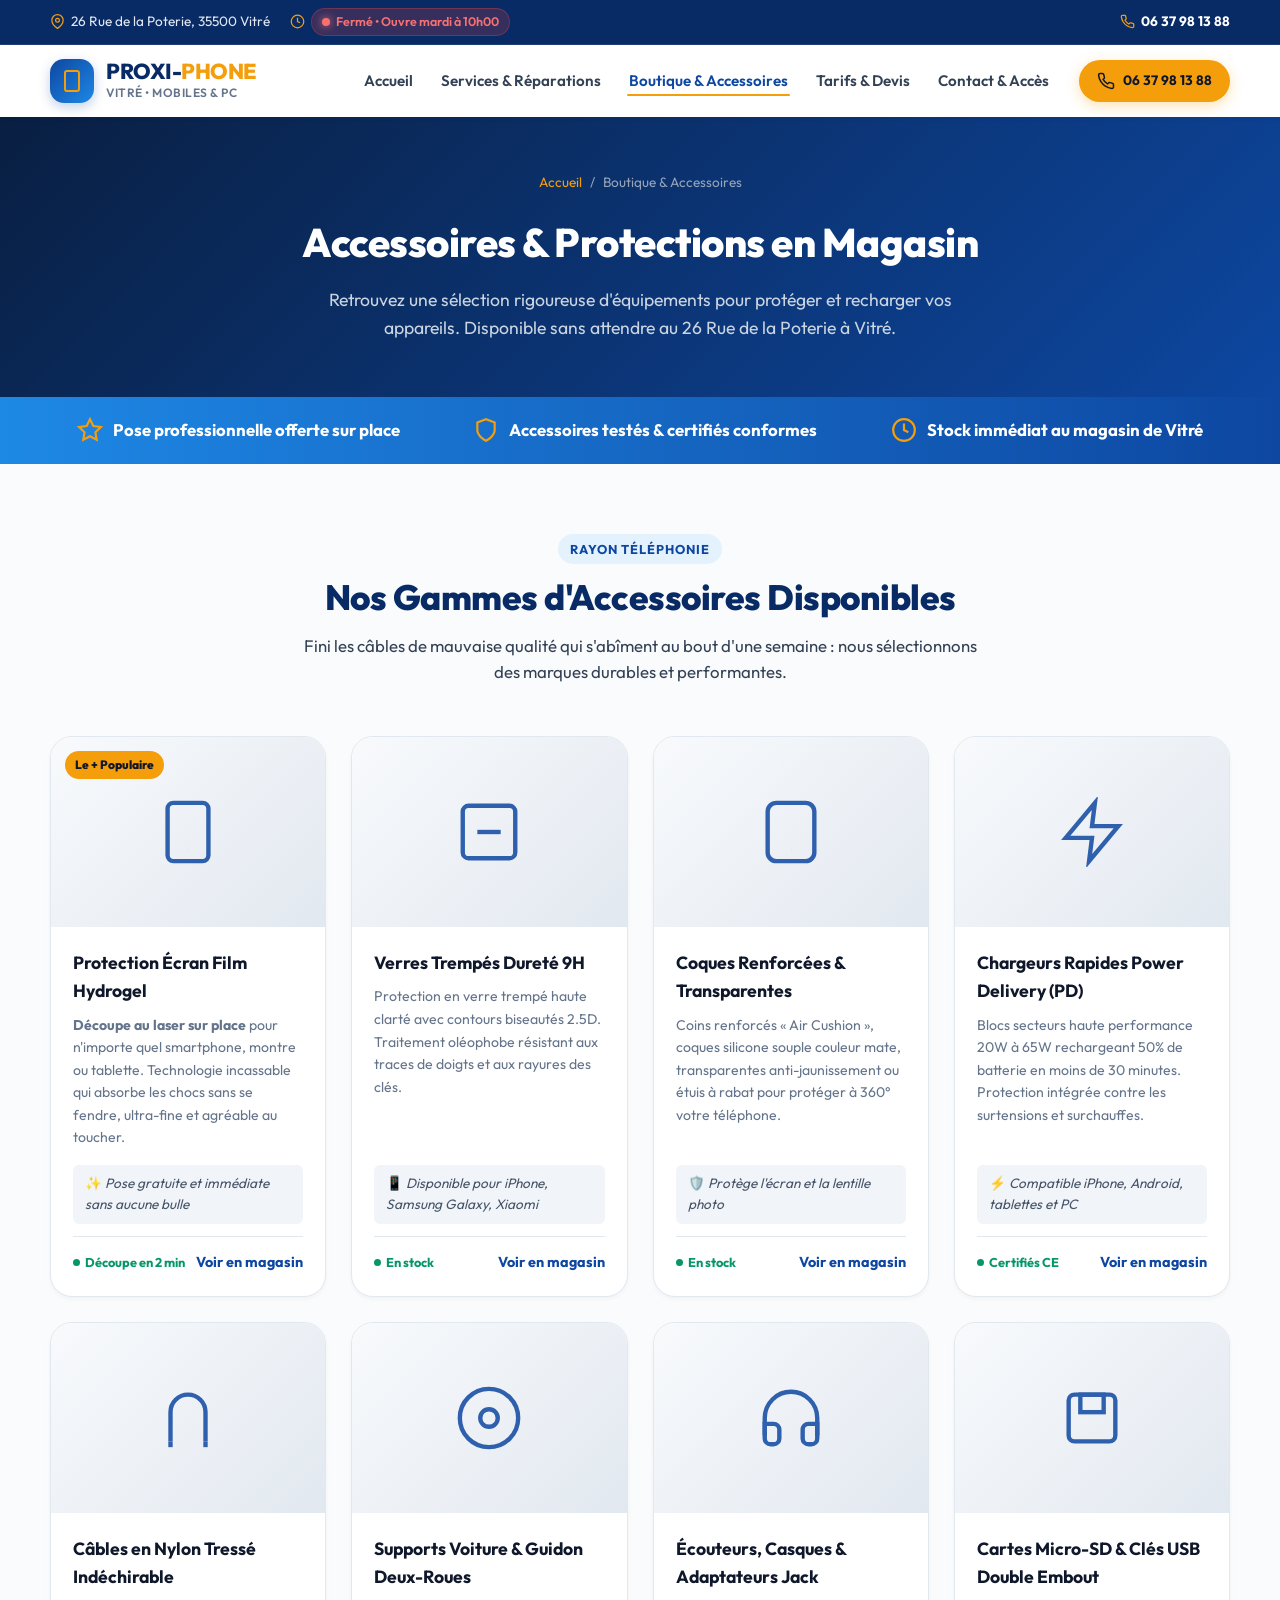
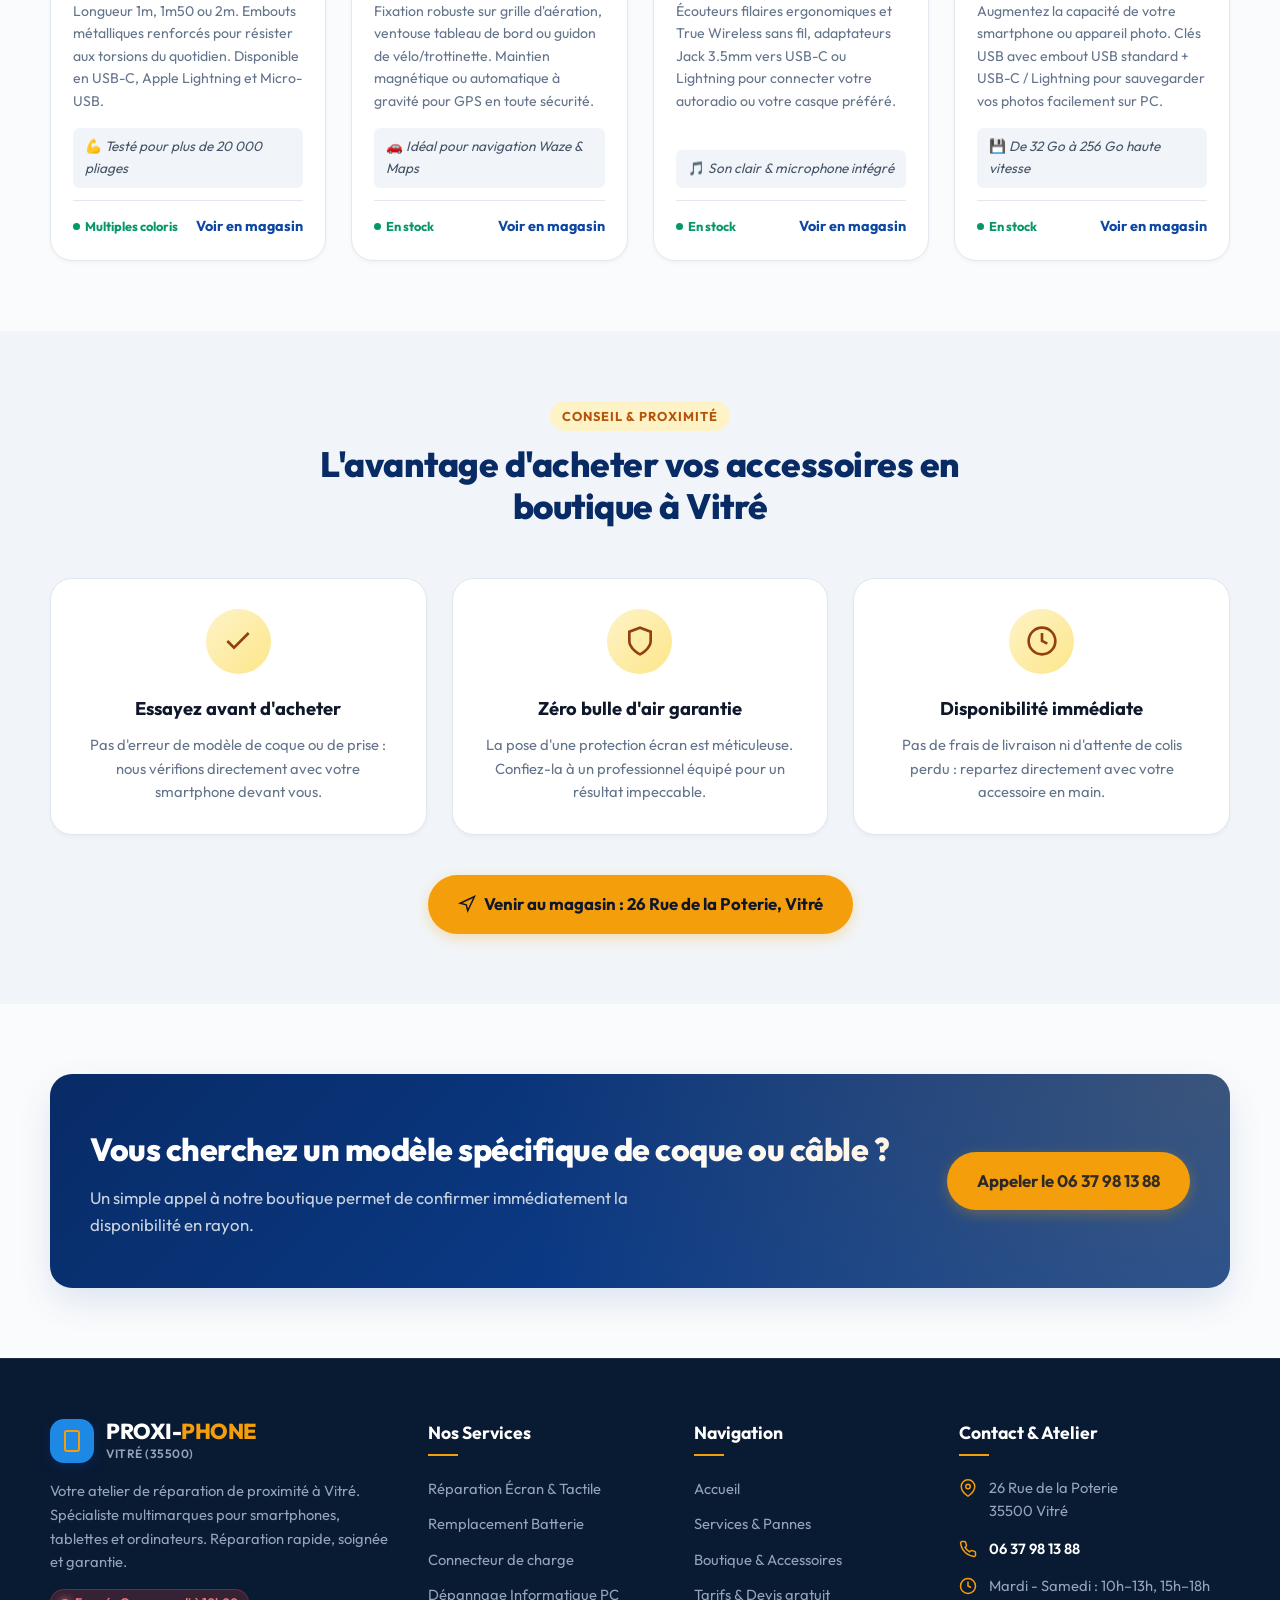
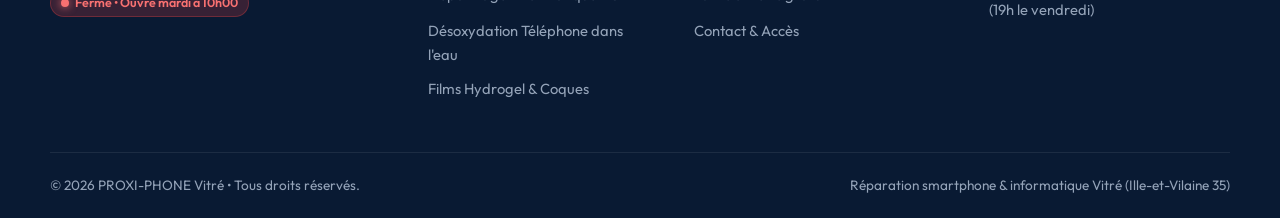
==== accessoires.html @ 9337db9a "Add files via upload" ====
<!DOCTYPE html>
<html lang="fr">
<head>
  <meta charset="UTF-8">
  <meta name="viewport" content="width=device-width, initial-scale=1.0">
  <title>Boutique d'Accessoires & Protections Smartphone | PROXI-PHONE Vitré</title>
  <meta name="description" content="Découvrez notre boutique d'accessoires téléphone à Vitré : films hydrogel découpés sur-mesure avec pose offerte, coques antichocs, chargeurs rapides et câbles renforcés au 26 Rue de la Poterie.">
  <meta name="keywords" content="accessoires téléphone vitré, film hydrogel vitré pose sur place, coque iphone vitré, chargeur rapide usb-c vitré 35500, proxi phone accessoires">

  <link rel="preconnect" href="https://fonts.googleapis.com">
  <link rel="preconnect" href="https://fonts.gstatic.com" crossorigin>
  <link href="https://fonts.googleapis.com/css2?family=Outfit:wght@400;500;600;700;800;900&display=swap" rel="stylesheet">

  <link rel="stylesheet" href="assets/css/style.css">
</head>
<body>

  <!-- Top bar infos & statut dynamique -->
  <div class="topbar">
    <div class="container">
      <div class="topbar-info">
        <div class="topbar-item">
          <svg viewBox="0 0 24 24" fill="none" stroke="currentColor" stroke-width="2"><path d="M21 10c0 7-9 13-9 13s-9-6-9-13a9 9 0 0 1 18 0z"></path><circle cx="12" cy="10" r="3"></circle></svg>
          <span>26 Rue de la Poterie, 35500 Vitré</span>
        </div>
        <div class="topbar-item">
          <svg viewBox="0 0 24 24" fill="none" stroke="currentColor" stroke-width="2"><circle cx="12" cy="12" r="10"></circle><polyline points="12 6 12 12 16 14"></polyline></svg>
          <span class="status-badge closed"><span class="status-dot"></span><span>Calcul en cours...</span></span>
        </div>
      </div>
      <div class="topbar-info">
        <div class="topbar-item">
          <svg viewBox="0 0 24 24" fill="none" stroke="currentColor" stroke-width="2"><path d="M22 16.92v3a2 2 0 0 1-2.18 2 19.79 19.79 0 0 1-8.63-3.07 19.5 19.5 0 0 1-6-6 19.79 19.79 0 0 1-3.07-8.67A2 2 0 0 1 4.11 2h3a2 2 0 0 1 2 1.72 12.84 12.84 0 0 0 .7 2.81 2 2 0 0 1-.45 2.11L8.09 9.91a16 16 0 0 0 6 6l1.27-1.27a2 2 0 0 1 2.11-.45 12.84 12.84 0 0 0 2.81.7A2 2 0 0 1 22 16.92z"></path></svg>
          <a href="tel:0637981388" style="font-weight:700; color:#fff;">06 37 98 13 88</a>
        </div>
      </div>
    </div>
  </div>

  <!-- Header -->
  <header class="site-header">
    <div class="container">
      <div class="header-inner">
        <a href="index.html" class="logo">
          <div class="logo-icon">
            <svg viewBox="0 0 24 24" fill="none" stroke="currentColor" stroke-width="2"><rect x="5" y="2" width="14" height="20" rx="2" ry="2"></rect><line x1="12" y1="18" x2="12.01" y2="18"></line></svg>
          </div>
          <div class="logo-text">
            <span class="logo-brand">PROXI-<span>PHONE</span></span>
            <span class="logo-sub">Vitré • Mobiles & PC</span>
          </div>
        </a>

        <nav class="main-nav">
          <ul class="nav-links">
            <li><a href="index.html" class="nav-link">Accueil</a></li>
            <li><a href="services.html" class="nav-link">Services & Réparations</a></li>
            <li><a href="accessoires.html" class="nav-link active">Boutique & Accessoires</a></li>
            <li><a href="devis.html" class="nav-link">Tarifs & Devis</a></li>
            <li><a href="contact.html" class="nav-link">Contact & Accès</a></li>
          </ul>

          <div class="header-cta-group">
            <a href="tel:0637981388" class="btn btn-accent btn-sm">
              <svg viewBox="0 0 24 24" fill="none" stroke="currentColor" stroke-width="2"><path d="M22 16.92v3a2 2 0 0 1-2.18 2 19.79 19.79 0 0 1-8.63-3.07 19.5 19.5 0 0 1-6-6 19.79 19.79 0 0 1-3.07-8.67A2 2 0 0 1 4.11 2h3a2 2 0 0 1 2 1.72 12.84 12.84 0 0 0 .7 2.81 2 2 0 0 1-.45 2.11L8.09 9.91a16 16 0 0 0 6 6l1.27-1.27a2 2 0 0 1 2.11-.45 12.84 12.84 0 0 0 2.81.7A2 2 0 0 1 22 16.92z"></path></svg>
              <span>06 37 98 13 88</span>
            </a>
            <button class="menu-toggle" aria-label="Menu principal">
              <svg width="24" height="24" viewBox="0 0 24 24" fill="none" stroke="currentColor" stroke-width="2"><line x1="3" y1="12" x2="21" y2="12"></line><line x1="3" y1="6" x2="21" y2="6"></line><line x1="3" y1="18" x2="21" y2="18"></line></svg>
            </button>
          </div>
        </nav>
      </div>
    </div>
  </header>

  <!-- PAGE HERO -->
  <section class="page-hero">
    <div class="container">
      <div class="breadcrumbs">
        <a href="index.html">Accueil</a>
        <span>/</span>
        <span>Boutique & Accessoires</span>
      </div>
      <h1>Accessoires & Protections en Magasin</h1>
      <p>Retrouvez une sélection rigoureuse d'équipements pour protéger et recharger vos appareils. Disponible sans attendre au 26 Rue de la Poterie à Vitré.</p>
    </div>
  </section>

  <!-- BANDEAU SERVICE : POSE OFFERTE -->
  <section style="background:linear-gradient(90deg, #1e88e5, #0d47a1); color:#fff; padding:20px 0;">
    <div class="container">
      <div style="display:flex; justify-content:space-around; align-items:center; flex-wrap:wrap; gap:20px; text-align:center;">
        <div style="display:flex; align-items:center; gap:10px;">
          <svg width="26" height="26" viewBox="0 0 24 24" fill="none" stroke="#f59e0b" stroke-width="2"><polygon points="12 2 15.09 8.26 22 9.27 17 14.14 18.18 21.02 12 17.77 5.82 21.02 7 14.14 2 9.27 8.91 8.26 12 2"></polygon></svg>
          <strong style="font-size:1.05rem;">Pose professionnelle offerte sur place</strong>
        </div>
        <div style="display:flex; align-items:center; gap:10px;">
          <svg width="26" height="26" viewBox="0 0 24 24" fill="none" stroke="#f59e0b" stroke-width="2"><path d="M12 22s8-4 8-10V5l-8-3-8 3v7c0 6 8 10 8 10z"></path></svg>
          <strong style="font-size:1.05rem;">Accessoires testés & certifiés conformes</strong>
        </div>
        <div style="display:flex; align-items:center; gap:10px;">
          <svg width="26" height="26" viewBox="0 0 24 24" fill="none" stroke="#f59e0b" stroke-width="2"><circle cx="12" cy="12" r="10"></circle><polyline points="12 6 12 12 16 14"></polyline></svg>
          <strong style="font-size:1.05rem;">Stock immédiat au magasin de Vitré</strong>
        </div>
      </div>
    </div>
  </section>

  <!-- SECTION PRODUITS EN RAYON -->
  <section class="section">
    <div class="container">
      <div class="section-header">
        <span class="section-tag">Rayon Téléphonie</span>
        <h2 class="section-title">Nos Gammes d'Accessoires Disponibles</h2>
        <p class="section-desc">Fini les câbles de mauvaise qualité qui s'abîment au bout d'une semaine : nous sélectionnons des marques durables et performantes.</p>
      </div>

      <div class="shop-preview-grid">
        <!-- 1. Film Hydrogel -->
        <div class="product-item">
          <div class="product-image-container">
            <span class="product-badge-flag">Le + Populaire</span>
            <svg viewBox="0 0 24 24" fill="none" stroke="currentColor" stroke-width="1.5"><rect x="5" y="2" width="14" height="20" rx="2" ry="2"></rect><line x1="12" y1="18" x2="12.01" y2="18"></line></svg>
          </div>
          <div class="product-details">
            <h4>Protection Écran Film Hydrogel</h4>
            <p><strong>Découpe au laser sur place</strong> pour n'importe quel smartphone, montre ou tablette. Technologie incassable qui absorbe les chocs sans se fendre, ultra-fine et agréable au toucher.</p>
            <div style="font-size:0.85rem; color:#475569; margin-bottom:12px; background:#f1f5f9; padding:8px 12px; border-radius:6px;">
              ✨ <em>Pose gratuite et immédiate sans aucune bulle</em>
            </div>
            <div class="product-footer">
              <span class="product-availability">Découpe en 2 min</span>
              <a href="contact.html" class="issue-card-btn">Voir en magasin</a>
            </div>
          </div>
        </div>

        <!-- 2. Verres Trempés 9H -->
        <div class="product-item">
          <div class="product-image-container">
            <svg viewBox="0 0 24 24" fill="none" stroke="currentColor" stroke-width="1.5"><rect x="3" y="3" width="18" height="18" rx="2" ry="2"></rect><line x1="8" y1="12" x2="16" y2="12"></line></svg>
          </div>
          <div class="product-details">
            <h4>Verres Trempés Dureté 9H</h4>
            <p>Protection en verre trempé haute clarté avec contours biseautés 2.5D. Traitement oléophobe résistant aux traces de doigts et aux rayures des clés.</p>
            <div style="font-size:0.85rem; color:#475569; margin-bottom:12px; background:#f1f5f9; padding:8px 12px; border-radius:6px;">
              📱 <em>Disponible pour iPhone, Samsung Galaxy, Xiaomi</em>
            </div>
            <div class="product-footer">
              <span class="product-availability">En stock</span>
              <a href="contact.html" class="issue-card-btn">Voir en magasin</a>
            </div>
          </div>
        </div>

        <!-- 3. Coques Antichocs -->
        <div class="product-item">
          <div class="product-image-container">
            <svg viewBox="0 0 24 24" fill="none" stroke="currentColor" stroke-width="1.5"><rect x="4" y="2" width="16" height="20" rx="3" ry="3"></rect><path d="M12 18h.01"></path></svg>
          </div>
          <div class="product-details">
            <h4>Coques Renforcées & Transparentes</h4>
            <p>Coins renforcés « Air Cushion », coques silicone souple couleur mate, transparentes anti-jaunissement ou étuis à rabat pour protéger à 360° votre téléphone.</p>
            <div style="font-size:0.85rem; color:#475569; margin-bottom:12px; background:#f1f5f9; padding:8px 12px; border-radius:6px;">
              🛡️ <em>Protège l'écran et la lentille photo</em>
            </div>
            <div class="product-footer">
              <span class="product-availability">En stock</span>
              <a href="contact.html" class="issue-card-btn">Voir en magasin</a>
            </div>
          </div>
        </div>

        <!-- 4. Chargeurs Secteurs GaN -->
        <div class="product-item">
          <div class="product-image-container">
            <svg viewBox="0 0 24 24" fill="none" stroke="currentColor" stroke-width="1.5"><polygon points="13 2 3 14 12 14 11 22 21 10 12 10 13 2"></polygon></svg>
          </div>
          <div class="product-details">
            <h4>Chargeurs Rapides Power Delivery (PD)</h4>
            <p>Blocs secteurs haute performance 20W à 65W rechargeant 50% de batterie en moins de 30 minutes. Protection intégrée contre les surtensions et surchauffes.</p>
            <div style="font-size:0.85rem; color:#475569; margin-bottom:12px; background:#f1f5f9; padding:8px 12px; border-radius:6px;">
              ⚡ <em>Compatible iPhone, Android, tablettes et PC</em>
            </div>
            <div class="product-footer">
              <span class="product-availability">Certifiés CE</span>
              <a href="contact.html" class="issue-card-btn">Voir en magasin</a>
            </div>
          </div>
        </div>

        <!-- 5. Câbles tressés renforcés -->
        <div class="product-item">
          <div class="product-image-container">
            <svg viewBox="0 0 24 24" fill="none" stroke="currentColor" stroke-width="1.5"><path d="M18 20V10a6 6 0 0 0-12 0v10"></path><line x1="6" y1="20" x2="6" y2="22"></line><line x1="18" y1="20" x2="18" y2="22"></line></svg>
          </div>
          <div class="product-details">
            <h4>Câbles en Nylon Tressé Indéchirable</h4>
            <p>Longueur 1m, 1m50 ou 2m. Embouts métalliques renforcés pour résister aux torsions du quotidien. Disponible en USB-C, Apple Lightning et Micro-USB.</p>
            <div style="font-size:0.85rem; color:#475569; margin-bottom:12px; background:#f1f5f9; padding:8px 12px; border-radius:6px;">
              💪 <em>Testé pour plus de 20 000 pliages</em>
            </div>
            <div class="product-footer">
              <span class="product-availability">Multiples coloris</span>
              <a href="contact.html" class="issue-card-btn">Voir en magasin</a>
            </div>
          </div>
        </div>

        <!-- 6. Supports Voiture & Vélo -->
        <div class="product-item">
          <div class="product-image-container">
            <svg viewBox="0 0 24 24" fill="none" stroke="currentColor" stroke-width="1.5"><circle cx="12" cy="12" r="10"></circle><circle cx="12" cy="12" r="3"></circle></svg>
          </div>
          <div class="product-details">
            <h4>Supports Voiture & Guidon Deux-Roues</h4>
            <p>Fixation robuste sur grille d'aération, ventouse tableau de bord ou guidon de vélo/trottinette. Maintien magnétique ou automatique à gravité pour GPS en toute sécurité.</p>
            <div style="font-size:0.85rem; color:#475569; margin-bottom:12px; background:#f1f5f9; padding:8px 12px; border-radius:6px;">
              🚗 <em>Idéal pour navigation Waze & Maps</em>
            </div>
            <div class="product-footer">
              <span class="product-availability">En stock</span>
              <a href="contact.html" class="issue-card-btn">Voir en magasin</a>
            </div>
          </div>
        </div>

        <!-- 7. Audio & Adaptateurs -->
        <div class="product-item">
          <div class="product-image-container">
            <svg viewBox="0 0 24 24" fill="none" stroke="currentColor" stroke-width="1.5"><path d="M3 18v-6a9 9 0 0 1 18 0v6"></path><path d="M21 19a2 2 0 0 1-2 2h-1a2 2 0 0 1-2-2v-3a2 2 0 0 1 2-2h3zM3 19a2 2 0 0 0 2 2h1a2 2 0 0 0 2-2v-3a2 2 0 0 0-2-2H3z"></path></svg>
          </div>
          <div class="product-details">
            <h4>Écouteurs, Casques & Adaptateurs Jack</h4>
            <p>Écouteurs filaires ergonomiques et True Wireless sans fil, adaptateurs Jack 3.5mm vers USB-C ou Lightning pour connecter votre autoradio ou votre casque préféré.</p>
            <div style="font-size:0.85rem; color:#475569; margin-bottom:12px; background:#f1f5f9; padding:8px 12px; border-radius:6px;">
              🎵 <em>Son clair & microphone intégré</em>
            </div>
            <div class="product-footer">
              <span class="product-availability">En stock</span>
              <a href="contact.html" class="issue-card-btn">Voir en magasin</a>
            </div>
          </div>
        </div>

        <!-- 8. Stockage & Cartes Mémoire -->
        <div class="product-item">
          <div class="product-image-container">
            <svg viewBox="0 0 24 24" fill="none" stroke="currentColor" stroke-width="1.5"><rect x="4" y="4" width="16" height="16" rx="2" ry="2"></rect><rect x="8" y="4" width="8" height="6"></rect></svg>
          </div>
          <div class="product-details">
            <h4>Cartes Micro-SD & Clés USB Double Embout</h4>
            <p>Augmentez la capacité de votre smartphone ou appareil photo. Clés USB avec embout USB standard + USB-C / Lightning pour sauvegarder vos photos facilement sur PC.</p>
            <div style="font-size:0.85rem; color:#475569; margin-bottom:12px; background:#f1f5f9; padding:8px 12px; border-radius:6px;">
              💾 <em>De 32 Go à 256 Go haute vitesse</em>
            </div>
            <div class="product-footer">
              <span class="product-availability">En stock</span>
              <a href="contact.html" class="issue-card-btn">Voir en magasin</a>
            </div>
          </div>
        </div>
      </div>
    </div>
  </section>

  <!-- POURQUOI ACHETER VOS ACCESSOIRES CHEZ PROXI-PHONE -->
  <section class="section section-bg-light">
    <div class="container">
      <div class="section-header">
        <span class="section-tag tag-accent">Conseil & Proximité</span>
        <h2 class="section-title">L'avantage d'acheter vos accessoires en boutique à Vitré</h2>
      </div>

      <div class="why-us-grid">
        <div class="feature-box">
          <div class="feature-box-icon">
            <svg viewBox="0 0 24 24" fill="none" stroke="currentColor" stroke-width="2"><polyline points="20 6 9 17 4 12"></polyline></svg>
          </div>
          <h3>Essayez avant d'acheter</h3>
          <p>Pas d'erreur de modèle de coque ou de prise : nous vérifions directement avec votre smartphone devant vous.</p>
        </div>

        <div class="feature-box">
          <div class="feature-box-icon">
            <svg viewBox="0 0 24 24" fill="none" stroke="currentColor" stroke-width="2"><path d="M12 22s8-4 8-10V5l-8-3-8 3v7c0 6 8 10 8 10z"></path></svg>
          </div>
          <h3>Zéro bulle d'air garantie</h3>
          <p>La pose d'une protection écran est méticuleuse. Confiez-la à un professionnel équipé pour un résultat impeccable.</p>
        </div>

        <div class="feature-box">
          <div class="feature-box-icon">
            <svg viewBox="0 0 24 24" fill="none" stroke="currentColor" stroke-width="2"><circle cx="12" cy="12" r="10"></circle><polyline points="12 6 12 12 16 14"></polyline></svg>
          </div>
          <h3>Disponibilité immédiate</h3>
          <p>Pas de frais de livraison ni d'attente de colis perdu : repartez directement avec votre accessoire en main.</p>
        </div>
      </div>

      <div style="text-align:center; margin-top:40px;">
        <a href="https://maps.google.com/?q=26+Rue+de+la+Poterie+35500+Vitr%C3%A9" target="_blank" rel="noopener" class="btn btn-accent btn-lg">
          <svg viewBox="0 0 24 24" fill="none" stroke="currentColor" stroke-width="2"><polygon points="3 11 22 2 13 21 11 13 3 11"></polygon></svg>
          Venir au magasin : 26 Rue de la Poterie, Vitré
        </a>
      </div>
    </div>
  </section>

  <!-- BANNIÈRE CTA -->
  <section class="section">
    <div class="container">
      <div class="cta-banner">
        <div class="cta-content">
          <h2>Vous cherchez un modèle spécifique de coque ou câble ?</h2>
          <p>Un simple appel à notre boutique permet de confirmer immédiatement la disponibilité en rayon.</p>
        </div>
        <div class="cta-actions">
          <a href="tel:0637981388" class="btn btn-accent btn-lg">
            Appeler le 06 37 98 13 88
          </a>
        </div>
      </div>
    </div>
  </section>

  <!-- FOOTER -->
  <footer class="site-footer">
    <div class="container">
      <div class="footer-grid">
        <div class="footer-col">
          <a href="index.html" class="logo" style="margin-bottom:16px;">
            <div class="logo-icon" style="background:#1e88e5;">
              <svg viewBox="0 0 24 24" fill="none" stroke="currentColor" stroke-width="2"><rect x="5" y="2" width="14" height="20" rx="2" ry="2"></rect><line x1="12" y1="18" x2="12.01" y2="18"></line></svg>
            </div>
            <div class="logo-text">
              <span class="logo-brand" style="color:#fff;">PROXI-<span>PHONE</span></span>
              <span class="logo-sub" style="color:#94a3b8;">Vitré (35500)</span>
            </div>
          </a>
          <p>
            Votre atelier de réparation de proximité à Vitré. Spécialiste multimarques pour smartphones, tablettes et ordinateurs. Réparation rapide, soignée et garantie.
          </p>
          <div class="status-badge closed"><span class="status-dot"></span><span>Statut en direct</span></div>
        </div>

        <div class="footer-col">
          <h4>Nos Services</h4>
          <ul class="footer-links">
            <li><a href="services.html">Réparation Écran & Tactile</a></li>
            <li><a href="services.html">Remplacement Batterie</a></li>
            <li><a href="services.html">Connecteur de charge</a></li>
            <li><a href="services.html">Dépannage Informatique PC</a></li>
            <li><a href="services.html">Désoxydation Téléphone dans l'eau</a></li>
            <li><a href="accessoires.html">Films Hydrogel & Coques</a></li>
          </ul>
        </div>

        <div class="footer-col">
          <h4>Navigation</h4>
          <ul class="footer-links">
            <li><a href="index.html">Accueil</a></li>
            <li><a href="services.html">Services & Pannes</a></li>
            <li><a href="accessoires.html">Boutique & Accessoires</a></li>
            <li><a href="devis.html">Tarifs & Devis gratuit</a></li>
            <li><a href="contact.html">Contact & Accès</a></li>
          </ul>
        </div>

        <div class="footer-col">
          <h4>Contact & Atelier</h4>
          <div class="footer-contact-item">
            <svg viewBox="0 0 24 24" fill="none" stroke="currentColor" stroke-width="2"><path d="M21 10c0 7-9 13-9 13s-9-6-9-13a9 9 0 0 1 18 0z"></path><circle cx="12" cy="10" r="3"></circle></svg>
            <span>26 Rue de la Poterie<br>35500 Vitré</span>
          </div>
          <div class="footer-contact-item">
            <svg viewBox="0 0 24 24" fill="none" stroke="currentColor" stroke-width="2"><path d="M22 16.92v3a2 2 0 0 1-2.18 2 19.79 19.79 0 0 1-8.63-3.07 19.5 19.5 0 0 1-6-6 19.79 19.79 0 0 1-3.07-8.67A2 2 0 0 1 4.11 2h3a2 2 0 0 1 2 1.72 12.84 12.84 0 0 0 .7 2.81 2 2 0 0 1-.45 2.11L8.09 9.91a16 16 0 0 0 6 6l1.27-1.27a2 2 0 0 1 2.11-.45 12.84 12.84 0 0 0 2.81.7A2 2 0 0 1 22 16.92z"></path></svg>
            <a href="tel:0637981388">06 37 98 13 88</a>
          </div>
          <div class="footer-contact-item">
            <svg viewBox="0 0 24 24" fill="none" stroke="currentColor" stroke-width="2"><circle cx="12" cy="12" r="10"></circle><polyline points="12 6 12 12 16 14"></polyline></svg>
            <span>Mardi - Samedi : 10h–13h, 15h–18h (19h le vendredi)</span>
          </div>
        </div>
      </div>

      <div class="footer-bottom">
        <div>
          &copy; 2026 PROXI-PHONE Vitré • Tous droits réservés.
        </div>
        <div class="footer-bottom-links">
          <span>Réparation smartphone & informatique Vitré (Ille-et-Vilaine 35)</span>
        </div>
      </div>
    </div>
  </footer>

  <button class="scroll-top-btn" aria-label="Remonter en haut de page">
    <svg width="22" height="22" viewBox="0 0 24 24" fill="none" stroke="currentColor" stroke-width="2.5"><polyline points="18 15 12 9 6 15"></polyline></svg>
  </button>

  <div class="mobile-sticky-bar">
    <div class="mobile-sticky-inner">
      <a href="tel:0637981388" class="btn btn-accent btn-sm">
        <svg viewBox="0 0 24 24" fill="none" stroke="currentColor" stroke-width="2"><path d="M22 16.92v3a2 2 0 0 1-2.18 2 19.79 19.79 0 0 1-8.63-3.07 19.5 19.5 0 0 1-6-6 19.79 19.79 0 0 1-3.07-8.67A2 2 0 0 1 4.11 2h3a2 2 0 0 1 2 1.72 12.84 12.84 0 0 0 .7 2.81 2 2 0 0 1-.45 2.11L8.09 9.91a16 16 0 0 0 6 6l1.27-1.27a2 2 0 0 1 2.11-.45 12.84 12.84 0 0 0 2.81.7A2 2 0 0 1 22 16.92z"></path></svg>
        Appeler l'atelier
      </a>
      <a href="https://maps.google.com/?q=26+Rue+de+la+Poterie+35500+Vitr%C3%A9" target="_blank" rel="noopener" class="btn btn-primary btn-sm">
        <svg viewBox="0 0 24 24" fill="none" stroke="currentColor" stroke-width="2"><polygon points="3 11 22 2 13 21 11 13 3 11"></polygon></svg>
        Itinéraire
      </a>
    </div>
  </div>

  <script src="assets/js/main.js"></script>
</body>
</html>
---- assets/css/style.css ----
/* ==========================================================================
   PROXI-PHONE - Vitré | Feuille de style principale
   Couleurs : Bleu Professionnel & Jaune/Ambre Chaleureux
   ========================================================================== */

:root {
  /* Palette de couleurs */
  --primary: #0d47a1;         /* Bleu royal profond */
  --primary-dark: #082b66;    /* Bleu nuit */
  --primary-light: #1e88e5;   /* Bleu dynamique */
  --primary-soft: #e3f2fd;    /* Bleu très clair pour fonds */
  
  --accent: #f59e0b;          /* Jaune ambré chaleureux */
  --accent-hover: #d97706;    /* Ambre foncé */
  --accent-light: #fef3c7;    /* Jaune doux pour badges */

  --success: #10b981;
  --danger: #ef4444;
  
  --dark: #0f172a;            /* Anthracite moderne pour textes */
  --dark-light: #334155;      /* Gris foncé pour sous-titres */
  --gray: #64748b;            /* Gris neutre */
  --gray-light: #f1f5f9;      /* Gris très clair pour sections alternées */
  --border: #e2e8f0;          /* Gris bordure */
  --white: #ffffff;

  /* Typographie */
  --font-main: 'Outfit', 'Inter', -apple-system, BlinkMacSystemFont, "Segoe UI", Roboto, sans-serif;

  /* Ombres & Rayons */
  --radius-sm: 8px;
  --radius-md: 14px;
  --radius-lg: 22px;
  --radius-full: 9999px;

  --shadow-sm: 0 2px 4px rgba(0, 0, 0, 0.04);
  --shadow-md: 0 6px 18px rgba(13, 71, 161, 0.08);
  --shadow-lg: 0 14px 34px rgba(13, 71, 161, 0.12);
  --shadow-hover: 0 18px 40px rgba(13, 71, 161, 0.16);

  --transition: all 0.3s cubic-bezier(0.16, 1, 0.3, 1);
}

/* Reset & Base */
*, *::before, *::after {
  box-sizing: border-box;
  margin: 0;
  padding: 0;
}

html {
  scroll-behavior: smooth;
  font-size: 16px;
}

body {
  font-family: var(--font-main);
  color: var(--dark);
  background-color: #fafbfc;
  line-height: 1.6;
  overflow-x: hidden;
  display: flex;
  flex-direction: column;
  min-height: 100vh;
}

img {
  max-width: 100%;
  height: auto;
  display: block;
}

a {
  color: inherit;
  text-decoration: none;
  transition: var(--transition);
}

ul {
  list-style: none;
}

button, input, select, textarea {
  font-family: inherit;
}

.container {
  width: 100%;
  max-width: 1220px;
  margin: 0 auto;
  padding: 0 20px;
}

/* ==========================================================================
   TOP BAR D'INFORMATIONS
   ========================================================================== */
.topbar {
  background-color: var(--primary-dark);
  color: #e2e8f0;
  font-size: 0.85rem;
  padding: 8px 0;
  border-bottom: 1px solid rgba(255, 255, 255, 0.1);
}

.topbar .container {
  display: flex;
  justify-content: space-between;
  align-items: center;
  flex-wrap: wrap;
  gap: 10px;
}

.topbar-info {
  display: flex;
  align-items: center;
  gap: 20px;
  flex-wrap: wrap;
}

.topbar-item {
  display: flex;
  align-items: center;
  gap: 6px;
}

.topbar-item svg {
  width: 15px;
  height: 15px;
  color: var(--accent);
}

.status-badge {
  display: inline-flex;
  align-items: center;
  gap: 6px;
  padding: 3px 10px;
  border-radius: var(--radius-full);
  font-weight: 600;
  font-size: 0.78rem;
}

.status-badge.open {
  background: rgba(16, 185, 129, 0.2);
  color: #34d399;
  border: 1px solid rgba(16, 185, 129, 0.3);
}

.status-badge.closed {
  background: rgba(239, 68, 68, 0.2);
  color: #f87171;
  border: 1px solid rgba(239, 68, 68, 0.3);
}

.status-dot {
  width: 8px;
  height: 8px;
  border-radius: 50%;
  background-color: currentColor;
  box-shadow: 0 0 8px currentColor;
  animation: pulse-dot 2s infinite;
}

@keyframes pulse-dot {
  0%, 100% { opacity: 1; transform: scale(1); }
  50% { opacity: 0.5; transform: scale(0.85); }
}

/* ==========================================================================
   HEADER & NAVIGATION
   ========================================================================== */
.site-header {
  background-color: var(--white);
  box-shadow: var(--shadow-sm);
  position: sticky;
  top: 0;
  z-index: 100;
  transition: var(--transition);
}

.header-inner {
  display: flex;
  justify-content: space-between;
  align-items: center;
  padding: 14px 0;
}

.logo {
  display: flex;
  align-items: center;
  gap: 12px;
}

.logo-icon {
  width: 44px;
  height: 44px;
  background: linear-gradient(135deg, var(--primary), var(--primary-light));
  color: var(--white);
  border-radius: var(--radius-md);
  display: flex;
  align-items: center;
  justify-content: center;
  box-shadow: 0 4px 12px rgba(13, 71, 161, 0.25);
}

.logo-icon svg {
  width: 24px;
  height: 24px;
  color: var(--accent);
}

.logo-text {
  display: flex;
  flex-direction: column;
}

.logo-brand {
  font-size: 1.35rem;
  font-weight: 800;
  letter-spacing: -0.5px;
  color: var(--primary-dark);
  line-height: 1.1;
}

.logo-brand span {
  color: var(--accent);
}

.logo-sub {
  font-size: 0.75rem;
  font-weight: 600;
  color: var(--gray);
  text-transform: uppercase;
  letter-spacing: 0.5px;
}

/* Navigation principale */
.main-nav {
  display: flex;
  align-items: center;
  gap: 28px;
}

.nav-links {
  display: flex;
  align-items: center;
  gap: 24px;
}

.nav-link {
  font-weight: 600;
  font-size: 0.95rem;
  color: var(--dark-light);
  padding: 6px 2px;
  position: relative;
}

.nav-link:hover, .nav-link.active {
  color: var(--primary);
}

.nav-link.active::after {
  content: '';
  position: absolute;
  bottom: 0;
  left: 0;
  width: 100%;
  height: 2.5px;
  background-color: var(--accent);
  border-radius: 2px;
}

.header-cta-group {
  display: flex;
  align-items: center;
  gap: 12px;
}

/* Menu Toggle Mobile */
.menu-toggle {
  display: none;
  background: none;
  border: none;
  font-size: 1.6rem;
  color: var(--primary-dark);
  cursor: pointer;
  padding: 4px;
}

/* ==========================================================================
   BOUTONS & CALL TO ACTION
   ========================================================================== */
.btn {
  display: inline-flex;
  align-items: center;
  justify-content: center;
  gap: 8px;
  padding: 11px 22px;
  border-radius: var(--radius-full);
  font-weight: 700;
  font-size: 0.95rem;
  cursor: pointer;
  border: 2px solid transparent;
  transition: var(--transition);
  text-align: center;
  white-space: nowrap;
}

.btn svg {
  width: 18px;
  height: 18px;
}

.btn-primary {
  background-color: var(--primary);
  color: var(--white);
  box-shadow: 0 4px 14px rgba(13, 71, 161, 0.25);
}

.btn-primary:hover {
  background-color: var(--primary-dark);
  transform: translateY(-2px);
  box-shadow: 0 6px 18px rgba(13, 71, 161, 0.35);
}

.btn-accent {
  background-color: var(--accent);
  color: var(--dark);
  box-shadow: 0 4px 14px rgba(245, 158, 11, 0.3);
}

.btn-accent:hover {
  background-color: var(--accent-hover);
  color: var(--white);
  transform: translateY(-2px);
  box-shadow: 0 6px 18px rgba(245, 158, 11, 0.4);
}

.btn-outline {
  border-color: var(--primary);
  color: var(--primary);
  background: transparent;
}

.btn-outline:hover {
  background-color: var(--primary-soft);
  color: var(--primary-dark);
}

.btn-outline-white {
  border-color: rgba(255, 255, 255, 0.7);
  color: var(--white);
  background: transparent;
}

.btn-outline-white:hover {
  background: rgba(255, 255, 255, 0.15);
  border-color: var(--white);
}

.btn-sm {
  padding: 8px 16px;
  font-size: 0.85rem;
}

.btn-lg {
  padding: 14px 28px;
  font-size: 1.05rem;
}

/* ==========================================================================
   HERO SECTION
   ========================================================================== */
.hero {
  position: relative;
  background: linear-gradient(135deg, #071f45 0%, #0d47a1 50%, #1565c0 100%);
  color: var(--white);
  padding: 75px 0 85px;
  overflow: hidden;
}

.hero::after {
  content: '';
  position: absolute;
  top: -50%;
  right: -20%;
  width: 600px;
  height: 600px;
  background: radial-gradient(circle, rgba(245, 158, 11, 0.15) 0%, rgba(255, 255, 255, 0) 70%);
  border-radius: 50%;
  pointer-events: none;
}

.hero-grid {
  display: grid;
  grid-template-columns: 1.15fr 0.85fr;
  align-items: center;
  gap: 50px;
  position: relative;
  z-index: 2;
}

.hero-badge-pill {
  display: inline-flex;
  align-items: center;
  gap: 8px;
  background: rgba(255, 255, 255, 0.12);
  backdrop-filter: blur(8px);
  padding: 6px 14px;
  border-radius: var(--radius-full);
  border: 1px solid rgba(255, 255, 255, 0.2);
  font-size: 0.85rem;
  font-weight: 600;
  margin-bottom: 20px;
}

.hero-badge-pill .pill-tag {
  background-color: var(--accent);
  color: var(--dark);
  font-weight: 800;
  padding: 2px 8px;
  border-radius: var(--radius-full);
  font-size: 0.75rem;
}

.hero-title {
  font-size: 3rem;
  font-weight: 800;
  line-height: 1.15;
  letter-spacing: -1px;
  margin-bottom: 20px;
}

.hero-title .highlight {
  color: var(--accent);
  position: relative;
  display: inline-block;
}

.hero-subtitle {
  font-size: 1.15rem;
  color: #cbd5e1;
  margin-bottom: 30px;
  max-width: 540px;
  line-height: 1.6;
}

.hero-actions {
  display: flex;
  align-items: center;
  gap: 15px;
  flex-wrap: wrap;
  margin-bottom: 35px;
}

.hero-social-proof {
  display: flex;
  align-items: center;
  gap: 15px;
  padding-top: 20px;
  border-top: 1px solid rgba(255, 255, 255, 0.15);
}

.google-review-badge {
  display: flex;
  align-items: center;
  gap: 12px;
}

.google-stars {
  color: #fbbf24;
  display: flex;
  gap: 3px;
  font-size: 1.1rem;
}

.google-text {
  font-size: 0.88rem;
  line-height: 1.3;
}

.google-text strong {
  color: var(--white);
  font-size: 1rem;
}

.google-text span {
  color: #94a3b8;
  display: block;
}

/* Carte droite du Hero */
.hero-card {
  background: rgba(255, 255, 255, 0.08);
  backdrop-filter: blur(12px);
  border: 1px solid rgba(255, 255, 255, 0.15);
  border-radius: var(--radius-lg);
  padding: 28px;
  box-shadow: 0 20px 40px rgba(0, 0, 0, 0.25);
  position: relative;
}

.hero-card-header {
  display: flex;
  align-items: center;
  gap: 12px;
  margin-bottom: 20px;
}

.hero-card-icon {
  width: 44px;
  height: 44px;
  border-radius: var(--radius-md);
  background: var(--accent);
  color: var(--dark);
  display: flex;
  align-items: center;
  justify-content: center;
}

.hero-card-icon svg {
  width: 24px;
  height: 24px;
}

.hero-card-header h3 {
  font-size: 1.2rem;
  font-weight: 700;
}

.hero-card-header p {
  font-size: 0.85rem;
  color: #cbd5e1;
}

.hero-features-list {
  display: flex;
  flex-direction: column;
  gap: 14px;
  margin-bottom: 24px;
}

.hero-feature-item {
  display: flex;
  align-items: center;
  gap: 12px;
  background: rgba(255, 255, 255, 0.06);
  padding: 12px 16px;
  border-radius: var(--radius-md);
  font-size: 0.92rem;
}

.hero-feature-item svg {
  width: 20px;
  height: 20px;
  color: var(--accent);
  flex-shrink: 0;
}

.hero-card-footer {
  text-align: center;
}

.hero-card-footer a {
  width: 100%;
}

/* ==========================================================================
   BANDEAU MARQUES
   ========================================================================== */
.brands-section {
  background: var(--white);
  padding: 30px 0;
  border-bottom: 1px solid var(--border);
}

.brands-title {
  text-align: center;
  font-size: 0.85rem;
  font-weight: 700;
  text-transform: uppercase;
  letter-spacing: 1.5px;
  color: var(--gray);
  margin-bottom: 20px;
}

.brands-list {
  display: flex;
  align-items: center;
  justify-content: center;
  gap: 32px;
  flex-wrap: wrap;
}

.brand-badge {
  display: flex;
  align-items: center;
  gap: 8px;
  padding: 8px 18px;
  background: var(--gray-light);
  border-radius: var(--radius-full);
  font-weight: 700;
  font-size: 0.95rem;
  color: var(--dark-light);
  border: 1px solid var(--border);
  transition: var(--transition);
}

.brand-badge:hover {
  border-color: var(--primary-light);
  color: var(--primary);
  transform: translateY(-2px);
}

/* ==========================================================================
   SECTIONS GÉNÉRALES
   ========================================================================== */
.section {
  padding: 70px 0;
}

.section-bg-light {
  background-color: var(--gray-light);
}

.section-header {
  text-align: center;
  max-width: 700px;
  margin: 0 auto 50px;
}

.section-tag {
  display: inline-block;
  background: var(--primary-soft);
  color: var(--primary);
  font-weight: 700;
  font-size: 0.8rem;
  text-transform: uppercase;
  letter-spacing: 1px;
  padding: 5px 12px;
  border-radius: var(--radius-full);
  margin-bottom: 12px;
}

.section-tag.tag-accent {
  background: var(--accent-light);
  color: #b45309;
}

.section-title {
  font-size: 2.2rem;
  font-weight: 800;
  color: var(--primary-dark);
  letter-spacing: -0.5px;
  line-height: 1.2;
  margin-bottom: 14px;
}

.section-desc {
  font-size: 1.05rem;
  color: var(--dark-light);
}

/* ==========================================================================
   GRILLE DES PANNES COURANTES
   ========================================================================== */
.issues-grid {
  display: grid;
  grid-template-columns: repeat(auto-fit, minmax(280px, 1fr));
  gap: 25px;
}

.issue-card {
  background: var(--white);
  border-radius: var(--radius-lg);
  padding: 30px 25px;
  border: 1px solid var(--border);
  box-shadow: var(--shadow-sm);
  transition: var(--transition);
  position: relative;
  display: flex;
  flex-direction: column;
}

.issue-card:hover {
  transform: translateY(-6px);
  box-shadow: var(--shadow-hover);
  border-color: #cbd5e1;
}

.issue-card-icon {
  width: 58px;
  height: 58px;
  background: var(--primary-soft);
  color: var(--primary);
  border-radius: var(--radius-md);
  display: flex;
  align-items: center;
  justify-content: center;
  margin-bottom: 20px;
  transition: var(--transition);
}

.issue-card:hover .issue-card-icon {
  background: var(--primary);
  color: var(--white);
}

.issue-card-icon svg {
  width: 30px;
  height: 30px;
}

.issue-card h3 {
  font-size: 1.25rem;
  font-weight: 700;
  color: var(--dark);
  margin-bottom: 10px;
}

.issue-card p {
  color: var(--gray);
  font-size: 0.93rem;
  margin-bottom: 18px;
  flex-grow: 1;
}

.issue-card-delay {
  display: flex;
  align-items: center;
  gap: 6px;
  font-size: 0.82rem;
  font-weight: 700;
  color: #047857;
  background: #ecfdf5;
  padding: 4px 10px;
  border-radius: var(--radius-full);
  width: fit-content;
  margin-bottom: 18px;
}

.issue-card-delay svg {
  width: 14px;
  height: 14px;
}

.issue-card-btn {
  font-weight: 700;
  font-size: 0.9rem;
  color: var(--primary);
  display: inline-flex;
  align-items: center;
  gap: 6px;
}

.issue-card-btn svg {
  width: 16px;
  height: 16px;
  transition: transform 0.2s ease;
}

.issue-card:hover .issue-card-btn svg {
  transform: translateX(4px);
}

/* ==========================================================================
   POURQUOI NOUS CHOISIR (AVANTAGES)
   ========================================================================== */
.why-us-grid {
  display: grid;
  grid-template-columns: repeat(auto-fit, minmax(250px, 1fr));
  gap: 25px;
}

.feature-box {
  background: var(--white);
  padding: 30px;
  border-radius: var(--radius-lg);
  border: 1px solid var(--border);
  box-shadow: var(--shadow-sm);
  text-align: center;
  transition: var(--transition);
}

.feature-box:hover {
  transform: translateY(-4px);
  box-shadow: var(--shadow-md);
  border-color: var(--accent);
}

.feature-box-icon {
  width: 65px;
  height: 65px;
  background: linear-gradient(135deg, var(--accent-light), #fde68a);
  color: #92400e;
  border-radius: 50%;
  margin: 0 auto 20px;
  display: flex;
  align-items: center;
  justify-content: center;
}

.feature-box-icon svg {
  width: 32px;
  height: 32px;
}

.feature-box h3 {
  font-size: 1.15rem;
  font-weight: 700;
  margin-bottom: 10px;
  color: var(--dark);
}

.feature-box p {
  font-size: 0.92rem;
  color: var(--gray);
}

/* ==========================================================================
   PROCESSUS EN 4 ÉTAPES
   ========================================================================== */
.steps-container {
  display: grid;
  grid-template-columns: repeat(4, 1fr);
  gap: 24px;
  position: relative;
}

.step-card {
  background: var(--white);
  border-radius: var(--radius-md);
  padding: 26px 20px;
  border: 1px solid var(--border);
  position: relative;
  text-align: center;
  box-shadow: var(--shadow-sm);
}

.step-number {
  width: 40px;
  height: 40px;
  background: var(--primary);
  color: var(--white);
  border-radius: 50%;
  font-weight: 800;
  font-size: 1.1rem;
  display: flex;
  align-items: center;
  justify-content: center;
  margin: 0 auto 16px;
  border: 3px solid var(--primary-soft);
}

.step-card h4 {
  font-size: 1.1rem;
  font-weight: 700;
  margin-bottom: 8px;
  color: var(--primary-dark);
}

.step-card p {
  font-size: 0.88rem;
  color: var(--gray);
}

/* ==========================================================================
   SECTION AVIS CLIENTS GOOGLE
   ========================================================================== */
.reviews-section {
  background: linear-gradient(180deg, var(--gray-light) 0%, #ffffff 100%);
}

.reviews-summary-card {
  background: var(--white);
  border: 2px solid #fde68a;
  border-radius: var(--radius-lg);
  padding: 30px;
  display: flex;
  align-items: center;
  justify-content: space-between;
  gap: 30px;
  margin-bottom: 40px;
  box-shadow: var(--shadow-md);
  flex-wrap: wrap;
}

.rating-big-box {
  display: flex;
  align-items: center;
  gap: 20px;
}

.rating-score {
  font-size: 3.5rem;
  font-weight: 900;
  line-height: 1;
  color: var(--dark);
}

.rating-stars-group {
  display: flex;
  flex-direction: column;
  gap: 4px;
}

.rating-stars-group .stars {
  color: #f59e0b;
  font-size: 1.4rem;
  display: flex;
  gap: 2px;
}

.rating-count {
  font-size: 0.95rem;
  color: var(--gray);
  font-weight: 600;
}

.reviews-grid {
  display: grid;
  grid-template-columns: repeat(auto-fit, minmax(320px, 1fr));
  gap: 25px;
}

.review-card {
  background: var(--white);
  border: 1px solid var(--border);
  border-radius: var(--radius-lg);
  padding: 26px;
  box-shadow: var(--shadow-sm);
  display: flex;
  flex-direction: column;
  justify-content: space-between;
  transition: var(--transition);
}

.review-card:hover {
  transform: translateY(-4px);
  box-shadow: var(--shadow-md);
  border-color: #cbd5e1;
}

.review-header {
  display: flex;
  align-items: center;
  justify-content: space-between;
  margin-bottom: 14px;
}

.reviewer-info {
  display: flex;
  align-items: center;
  gap: 12px;
}

.reviewer-avatar {
  width: 44px;
  height: 44px;
  border-radius: 50%;
  background: var(--primary-soft);
  color: var(--primary);
  font-weight: 700;
  display: flex;
  align-items: center;
  justify-content: center;
}

.reviewer-name {
  font-weight: 700;
  font-size: 0.95rem;
}

.reviewer-date {
  font-size: 0.8rem;
  color: var(--gray);
}

.review-stars {
  color: #f59e0b;
  font-size: 0.95rem;
}

.review-body {
  font-size: 0.93rem;
  color: var(--dark-light);
  line-height: 1.6;
  font-style: italic;
  margin-bottom: 16px;
}

.review-badge-verified {
  display: inline-flex;
  align-items: center;
  gap: 6px;
  font-size: 0.78rem;
  color: #059669;
  font-weight: 700;
}

.review-badge-verified svg {
  width: 14px;
  height: 14px;
}

/* ==========================================================================
   SECTION VITRINE / BOUTIQUE ACCESSOIRES (APERÇU)
   ========================================================================== */
.shop-preview-grid {
  display: grid;
  grid-template-columns: repeat(auto-fit, minmax(260px, 1fr));
  gap: 25px;
}

.product-item {
  background: var(--white);
  border-radius: var(--radius-lg);
  overflow: hidden;
  border: 1px solid var(--border);
  box-shadow: var(--shadow-sm);
  transition: var(--transition);
  display: flex;
  flex-direction: column;
}

.product-item:hover {
  transform: translateY(-5px);
  box-shadow: var(--shadow-md);
  border-color: var(--primary-light);
}

.product-badge-flag {
  position: absolute;
  top: 14px;
  left: 14px;
  background: var(--accent);
  color: var(--dark);
  font-weight: 800;
  font-size: 0.75rem;
  padding: 4px 10px;
  border-radius: var(--radius-full);
  z-index: 2;
}

.product-image-container {
  height: 190px;
  background: linear-gradient(135deg, #f8fafc 0%, #e2e8f0 100%);
  display: flex;
  align-items: center;
  justify-content: center;
  position: relative;
  padding: 20px;
}

.product-image-container svg {
  width: 70px;
  height: 70px;
  color: var(--primary);
  opacity: 0.85;
}

.product-details {
  padding: 22px;
  display: flex;
  flex-direction: column;
  flex-grow: 1;
}

.product-details h4 {
  font-size: 1.1rem;
  font-weight: 700;
  margin-bottom: 8px;
  color: var(--dark);
}

.product-details p {
  font-size: 0.88rem;
  color: var(--gray);
  margin-bottom: 16px;
  flex-grow: 1;
}

.product-footer {
  display: flex;
  align-items: center;
  justify-content: space-between;
  padding-top: 14px;
  border-top: 1px solid var(--border);
}

.product-availability {
  font-size: 0.8rem;
  font-weight: 700;
  color: #059669;
  display: flex;
  align-items: center;
  gap: 5px;
}

.product-availability::before {
  content: '';
  width: 7px;
  height: 7px;
  border-radius: 50%;
  background-color: #059669;
}

/* ==========================================================================
   SECTION ACCÈS, HORAIRES & CARTE
   ========================================================================== */
.access-grid {
  display: grid;
  grid-template-columns: 1fr 1fr;
  gap: 35px;
  align-items: start;
}

.access-info-card {
  background: var(--white);
  border-radius: var(--radius-lg);
  padding: 35px;
  border: 1px solid var(--border);
  box-shadow: var(--shadow-md);
}

.access-header-item {
  display: flex;
  align-items: flex-start;
  gap: 16px;
  margin-bottom: 24px;
}

.access-icon {
  width: 48px;
  height: 48px;
  border-radius: var(--radius-md);
  background: var(--primary-soft);
  color: var(--primary);
  display: flex;
  align-items: center;
  justify-content: center;
  flex-shrink: 0;
}

.access-icon svg {
  width: 24px;
  height: 24px;
}

.access-text h4 {
  font-size: 1.1rem;
  font-weight: 700;
  color: var(--dark);
  margin-bottom: 4px;
}

.access-text p {
  color: var(--dark-light);
  font-size: 0.95rem;
}

/* Tableau d'horaires */
.hours-table {
  width: 100%;
  margin: 20px 0 25px;
  border-collapse: collapse;
}

.hours-table tr {
  border-bottom: 1px solid var(--border);
}

.hours-table tr:last-child {
  border-bottom: none;
}

.hours-table td {
  padding: 10px 4px;
  font-size: 0.9rem;
}

.hours-table td.day {
  font-weight: 700;
  color: var(--dark);
}

.hours-table td.time {
  text-align: right;
  color: var(--dark-light);
}

.hours-table tr.today {
  background-color: var(--accent-light);
  border-radius: var(--radius-sm);
}

.hours-table tr.today td {
  color: #92400e;
  font-weight: 800;
}

.map-container {
  height: 100%;
  min-height: 440px;
  border-radius: var(--radius-lg);
  overflow: hidden;
  box-shadow: var(--shadow-md);
  border: 1px solid var(--border);
  position: relative;
}

.map-container iframe {
  width: 100%;
  height: 100%;
  border: 0;
  display: block;
}

/* ==========================================================================
   BANNIÈRE CALL TO ACTION (CTA)
   ========================================================================== */
.cta-banner {
  background: linear-gradient(135deg, var(--primary-dark) 0%, var(--primary) 100%);
  color: var(--white);
  border-radius: var(--radius-lg);
  padding: 50px 40px;
  display: flex;
  align-items: center;
  justify-content: space-between;
  gap: 30px;
  box-shadow: var(--shadow-lg);
  position: relative;
  overflow: hidden;
}

.cta-banner::before {
  content: '';
  position: absolute;
  top: 0;
  right: 0;
  bottom: 0;
  left: 0;
  background: radial-gradient(circle at top right, rgba(245, 158, 11, 0.2), transparent 60%);
  pointer-events: none;
}

.cta-content h2 {
  font-size: 2rem;
  font-weight: 800;
  margin-bottom: 10px;
  letter-spacing: -0.5px;
}

.cta-content p {
  font-size: 1.05rem;
  color: #cbd5e1;
  max-width: 600px;
}

.cta-actions {
  display: flex;
  align-items: center;
  gap: 15px;
  flex-wrap: wrap;
  flex-shrink: 0;
}

/* ==========================================================================
   FORMULAIRE DE DEVIS (Page devis.html)
   ========================================================================== */
.form-card {
  background: var(--white);
  border-radius: var(--radius-lg);
  padding: 40px;
  border: 1px solid var(--border);
  box-shadow: var(--shadow-lg);
}

.form-group {
  margin-bottom: 22px;
}

.form-label {
  display: block;
  font-weight: 700;
  font-size: 0.92rem;
  color: var(--dark);
  margin-bottom: 8px;
}

.form-label span.required {
  color: var(--danger);
}

.form-control {
  width: 100%;
  padding: 13px 16px;
  border: 1.5px solid var(--border);
  border-radius: var(--radius-md);
  font-size: 0.95rem;
  color: var(--dark);
  background-color: #f8fafc;
  transition: var(--transition);
}

.form-control:focus {
  outline: none;
  border-color: var(--primary);
  background-color: var(--white);
  box-shadow: 0 0 0 4px rgba(13, 71, 161, 0.1);
}

.form-row {
  display: grid;
  grid-template-columns: 1fr 1fr;
  gap: 20px;
}

.device-picker-grid {
  display: grid;
  grid-template-columns: repeat(auto-fit, minmax(130px, 1fr));
  gap: 12px;
  margin-bottom: 15px;
}

.device-picker-item {
  border: 1.5px solid var(--border);
  border-radius: var(--radius-md);
  padding: 14px 10px;
  text-align: center;
  cursor: pointer;
  background: #f8fafc;
  transition: var(--transition);
}

.device-picker-item:hover {
  border-color: var(--primary-light);
  background: var(--white);
}

.device-picker-item.selected {
  border-color: var(--primary);
  background: var(--primary-soft);
  color: var(--primary-dark);
  font-weight: 700;
}

.device-picker-item svg {
  width: 26px;
  height: 26px;
  margin: 0 auto 6px;
}

.form-success-alert {
  display: none;
  background: #ecfdf5;
  border: 1.5px solid #10b981;
  color: #065f46;
  border-radius: var(--radius-md);
  padding: 18px 20px;
  margin-bottom: 24px;
}

/* ==========================================================================
   FOOTER
   ========================================================================== */
.site-footer {
  background-color: #091a33;
  color: #94a3b8;
  padding-top: 60px;
  margin-top: auto;
  border-top: 1px solid rgba(255, 255, 255, 0.08);
}

.footer-grid {
  display: grid;
  grid-template-columns: 1.5fr 1fr 1fr 1.2fr;
  gap: 40px;
  margin-bottom: 50px;
}

.footer-col h4 {
  color: var(--white);
  font-size: 1.1rem;
  font-weight: 700;
  margin-bottom: 20px;
  position: relative;
  padding-bottom: 8px;
}

.footer-col h4::after {
  content: '';
  position: absolute;
  bottom: 0;
  left: 0;
  width: 30px;
  height: 2px;
  background-color: var(--accent);
}

.footer-col p {
  font-size: 0.92rem;
  line-height: 1.6;
  margin-bottom: 15px;
}

.footer-links {
  display: flex;
  flex-direction: column;
  gap: 10px;
}

.footer-links a {
  font-size: 0.92rem;
  color: #94a3b8;
  display: inline-flex;
  align-items: center;
  gap: 8px;
}

.footer-links a:hover {
  color: var(--accent);
  transform: translateX(4px);
}

.footer-contact-item {
  display: flex;
  align-items: flex-start;
  gap: 12px;
  margin-bottom: 14px;
  font-size: 0.92rem;
}

.footer-contact-item svg {
  width: 18px;
  height: 18px;
  color: var(--accent);
  flex-shrink: 0;
  margin-top: 3px;
}

.footer-contact-item a {
  color: var(--white);
  font-weight: 600;
}

.footer-contact-item a:hover {
  color: var(--accent);
}

.footer-bottom {
  border-top: 1px solid rgba(255, 255, 255, 0.08);
  padding: 22px 0;
  font-size: 0.85rem;
  display: flex;
  justify-content: space-between;
  align-items: center;
  flex-wrap: wrap;
  gap: 15px;
}

.footer-bottom-links {
  display: flex;
  gap: 20px;
}

/* ==========================================================================
   STICKY BAR CONVERSION MOBILE (Click to Call & Maps)
   ========================================================================== */
.mobile-sticky-bar {
  display: none;
  position: fixed;
  bottom: 0;
  left: 0;
  right: 0;
  background: var(--white);
  box-shadow: 0 -4px 15px rgba(0, 0, 0, 0.12);
  z-index: 999;
  padding: 10px 16px;
  border-top: 1px solid var(--border);
}

.mobile-sticky-inner {
  display: grid;
  grid-template-columns: 1.2fr 1fr;
  gap: 10px;
}

.mobile-sticky-inner .btn {
  padding: 10px 14px;
  font-size: 0.88rem;
  width: 100%;
}

/* ==========================================================================
   PAGE HERO INTERNE (Sous-pages)
   ========================================================================== */
.page-hero {
  background: linear-gradient(135deg, #091f42 0%, #0d47a1 100%);
  color: var(--white);
  padding: 55px 0;
  text-align: center;
  position: relative;
}

.page-hero h1 {
  font-size: 2.5rem;
  font-weight: 800;
  letter-spacing: -0.5px;
  margin-bottom: 12px;
}

.page-hero p {
  font-size: 1.1rem;
  color: #cbd5e1;
  max-width: 650px;
  margin: 0 auto;
}

.breadcrumbs {
  display: flex;
  justify-content: center;
  align-items: center;
  gap: 8px;
  font-size: 0.85rem;
  color: #94a3b8;
  margin-bottom: 16px;
}

.breadcrumbs a {
  color: var(--accent);
}

.breadcrumbs a:hover {
  text-decoration: underline;
}

/* ==========================================================================
   BOUTON RETOUR EN HAUT
   ========================================================================== */
.scroll-top-btn {
  position: fixed;
  bottom: 80px;
  right: 20px;
  width: 44px;
  height: 44px;
  border-radius: 50%;
  background: var(--primary);
  color: var(--white);
  border: none;
  box-shadow: var(--shadow-md);
  display: flex;
  align-items: center;
  justify-content: center;
  cursor: pointer;
  z-index: 90;
  opacity: 0;
  visibility: hidden;
  transition: var(--transition);
}

.scroll-top-btn.visible {
  opacity: 1;
  visibility: visible;
}

.scroll-top-btn:hover {
  background: var(--primary-dark);
  transform: translateY(-3px);
}

/* ==========================================================================
   RESPONSIVE (MEDIA QUERIES)
   ========================================================================== */
@media (max-width: 1024px) {
  .hero-grid {
    grid-template-columns: 1fr;
    gap: 40px;
  }

  .steps-container {
    grid-template-columns: repeat(2, 1fr);
  }

  .access-grid {
    grid-template-columns: 1fr;
  }

  .footer-grid {
    grid-template-columns: 1fr 1fr;
  }
}

@media (max-width: 768px) {
  .topbar {
    display: none; /* Masqué sur petit écran pour alléger */
  }

  .menu-toggle {
    display: block;
  }

  .nav-links {
    display: none;
    position: absolute;
    top: 100%;
    left: 0;
    right: 0;
    background: var(--white);
    flex-direction: column;
    padding: 20px;
    box-shadow: 0 10px 20px rgba(0,0,0,0.1);
    border-top: 1px solid var(--border);
    gap: 16px;
    align-items: flex-start;
  }

  .nav-links.active {
    display: flex;
  }

  .header-cta-group .btn-outline {
    display: none;
  }

  .hero-title {
    font-size: 2.2rem;
  }

  .hero-subtitle {
    font-size: 1rem;
  }

  .hero {
    padding: 45px 0 60px;
  }

  .cta-banner {
    flex-direction: column;
    text-align: center;
    padding: 35px 20px;
  }

  .cta-actions {
    justify-content: center;
    width: 100%;
  }

  .form-row {
    grid-template-columns: 1fr;
  }

  .steps-container {
    grid-template-columns: 1fr;
  }

  .footer-grid {
    grid-template-columns: 1fr;
    gap: 30px;
  }

  .footer-bottom {
    flex-direction: column;
    text-align: center;
  }

  .mobile-sticky-bar {
    display: block;
  }

  body {
    padding-bottom: 60px; /* Compenser la sticky bar */
  }
}
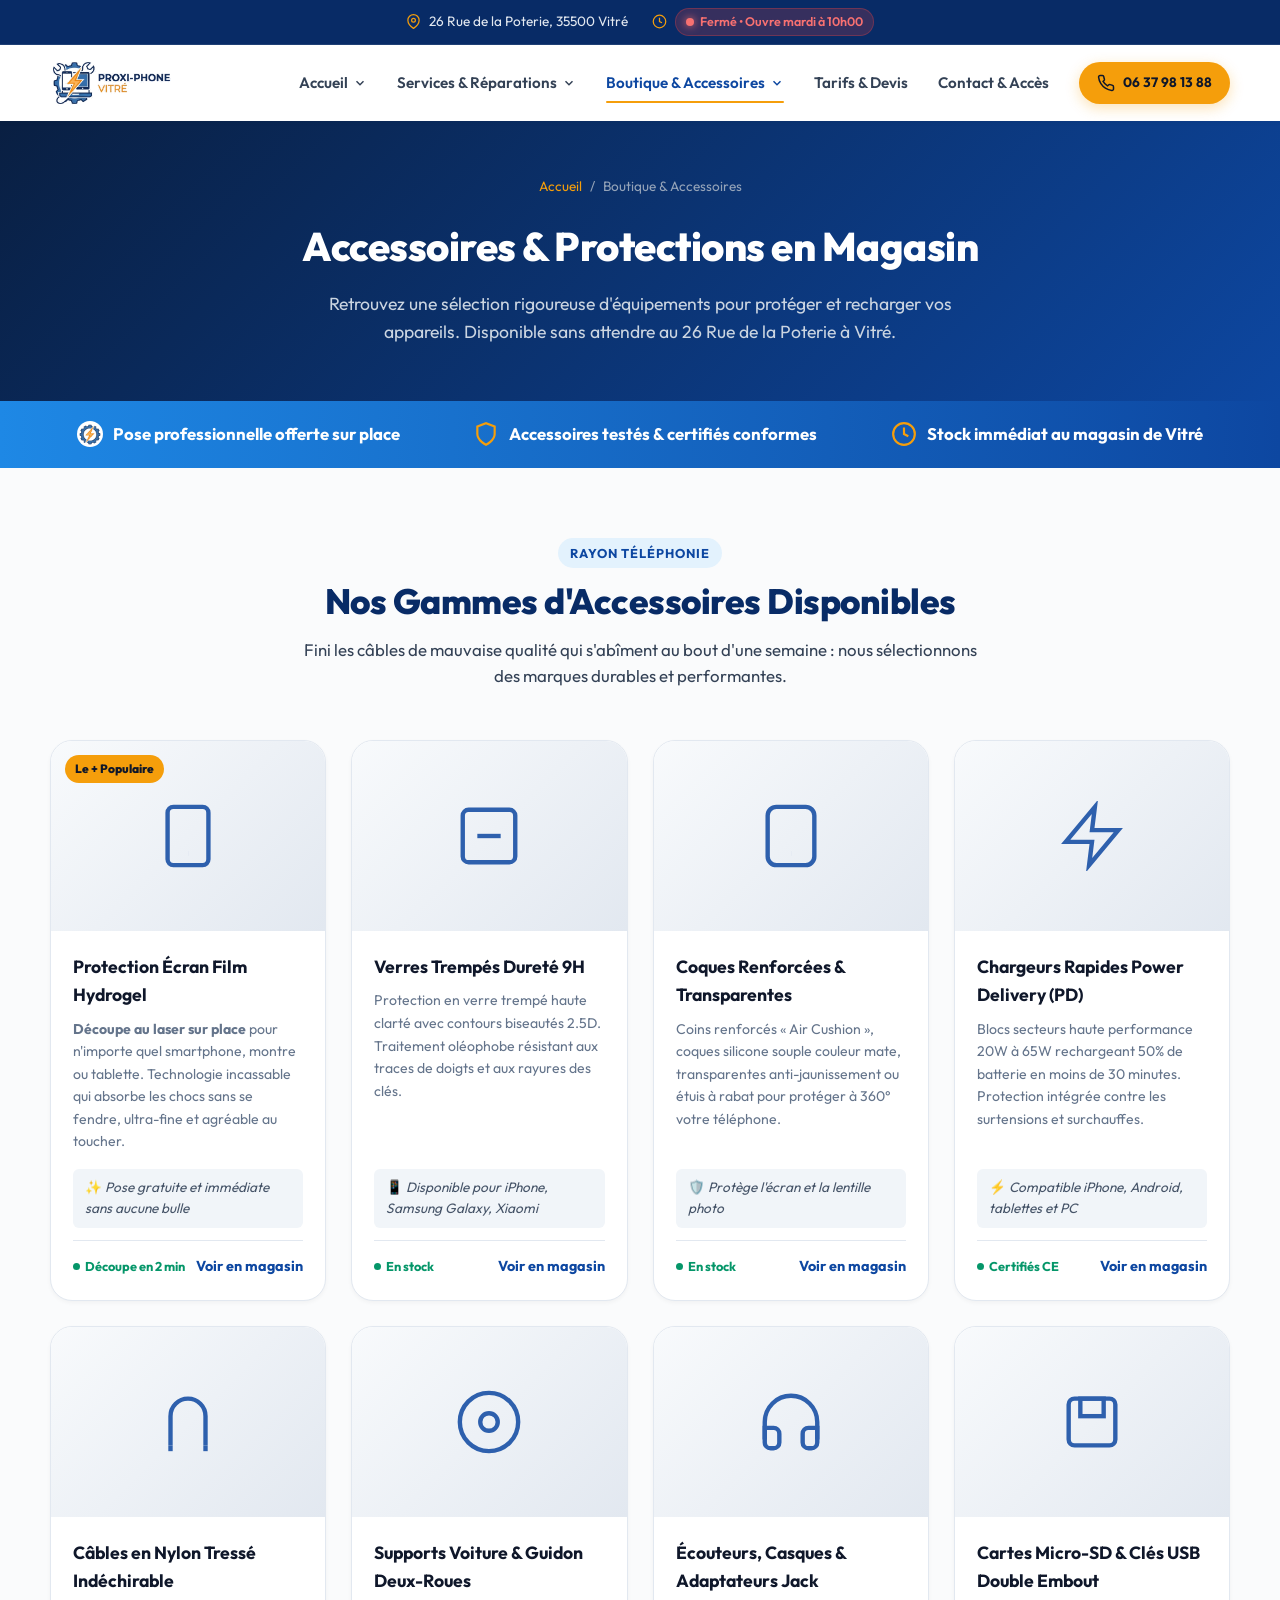
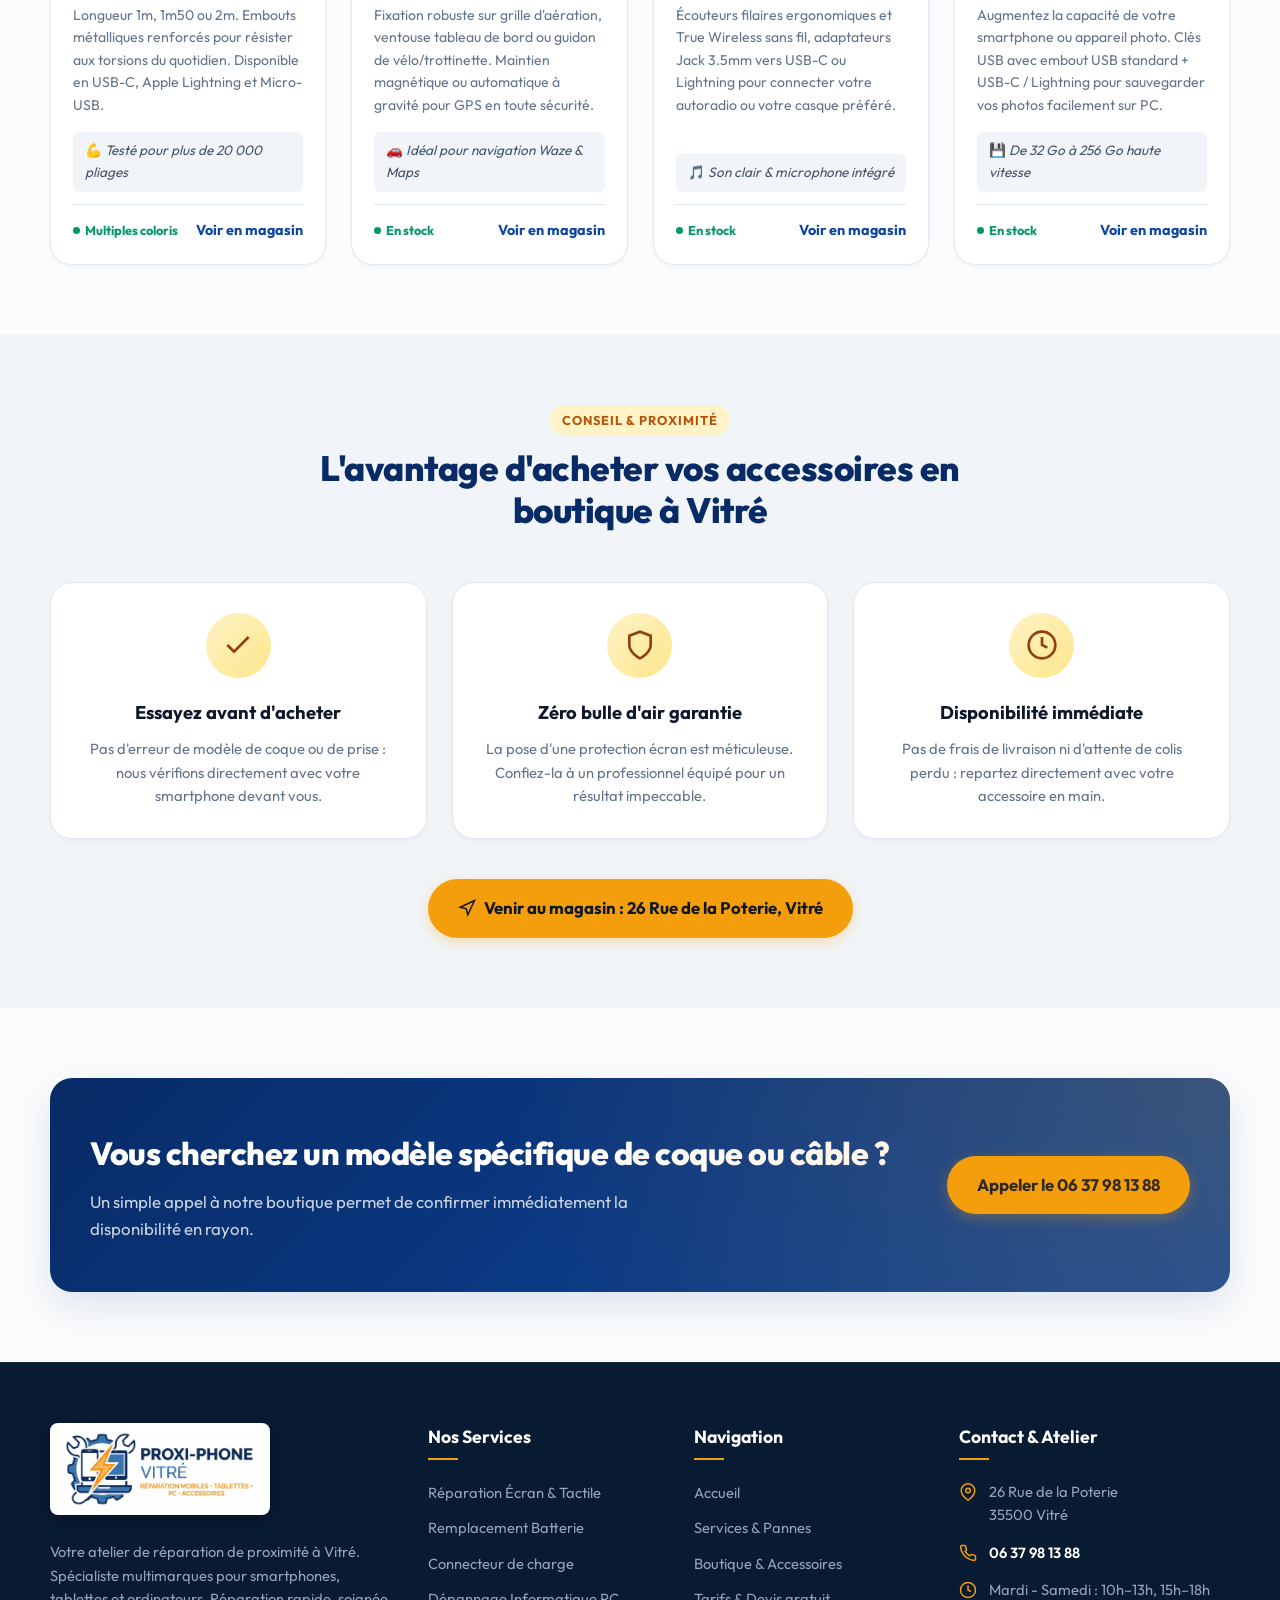
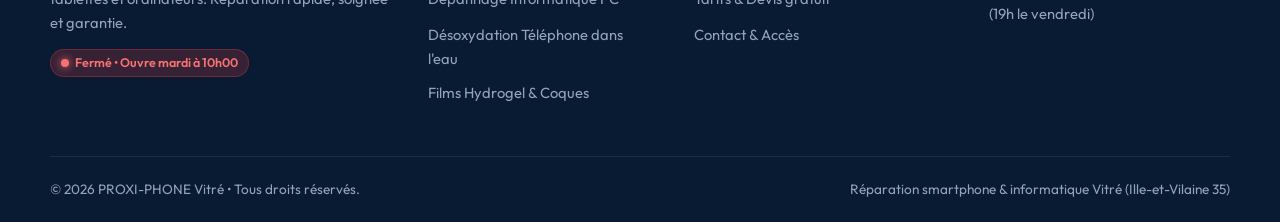
==== commit ac537292: "Add files via upload" ====
--- a/accessoires.html
+++ b/accessoires.html
@@ -12,6 +12,8 @@
   <link href="https://fonts.googleapis.com/css2?family=Outfit:wght@400;500;600;700;800;900&display=swap" rel="stylesheet">
 
   <link rel="stylesheet" href="assets/css/style.css">
+  <link rel="icon" type="image/png" href="assets/logo/favicon.png">
+  <link rel="apple-touch-icon" href="assets/logo/favicon.png">
 </head>
 <body>
 
@@ -28,12 +30,6 @@
           <span class="status-badge closed"><span class="status-dot"></span><span>Calcul en cours...</span></span>
         </div>
       </div>
-      <div class="topbar-info">
-        <div class="topbar-item">
-          <svg viewBox="0 0 24 24" fill="none" stroke="currentColor" stroke-width="2"><path d="M22 16.92v3a2 2 0 0 1-2.18 2 19.79 19.79 0 0 1-8.63-3.07 19.5 19.5 0 0 1-6-6 19.79 19.79 0 0 1-3.07-8.67A2 2 0 0 1 4.11 2h3a2 2 0 0 1 2 1.72 12.84 12.84 0 0 0 .7 2.81 2 2 0 0 1-.45 2.11L8.09 9.91a16 16 0 0 0 6 6l1.27-1.27a2 2 0 0 1 2.11-.45 12.84 12.84 0 0 0 2.81.7A2 2 0 0 1 22 16.92z"></path></svg>
-          <a href="tel:0637981388" style="font-weight:700; color:#fff;">06 37 98 13 88</a>
-        </div>
-      </div>
     </div>
   </div>
 
@@ -41,23 +37,51 @@
   <header class="site-header">
     <div class="container">
       <div class="header-inner">
-        <a href="index.html" class="logo">
-          <div class="logo-icon">
-            <svg viewBox="0 0 24 24" fill="none" stroke="currentColor" stroke-width="2"><rect x="5" y="2" width="14" height="20" rx="2" ry="2"></rect><line x1="12" y1="18" x2="12.01" y2="18"></line></svg>
-          </div>
-          <div class="logo-text">
-            <span class="logo-brand">PROXI-<span>PHONE</span></span>
-            <span class="logo-sub">Vitré • Mobiles & PC</span>
-          </div>
+        <a href="index.html" class="logo" title="PROXI-PHONE Vitré - Accueil">
+          <img src="assets/logo/logo-compact-horizontal.png" alt="PROXI-PHONE Vitré - Réparation Mobiles & PC" class="logo-header-img">
         </a>
 
         <nav class="main-nav">
           <ul class="nav-links">
-            <li><a href="index.html" class="nav-link">Accueil</a></li>
-            <li><a href="services.html" class="nav-link">Services & Réparations</a></li>
-            <li><a href="accessoires.html" class="nav-link active">Boutique & Accessoires</a></li>
-            <li><a href="devis.html" class="nav-link">Tarifs & Devis</a></li>
-            <li><a href="contact.html" class="nav-link">Contact & Accès</a></li>
+            <li class="nav-item has-dropdown">
+              <a href="index.html" class="nav-link">
+                <span>Accueil</span>
+                <svg class="dropdown-chevron" viewBox="0 0 24 24" fill="none" stroke="currentColor"><polyline points="6 9 12 15 18 9"></polyline></svg>
+              </a>
+              <ul class="dropdown-menu">
+                <li><a href="index.html" class="dropdown-item"><svg viewBox="0 0 24 24" fill="none" stroke="currentColor" stroke-width="2"><path d="M3 9l9-7 9 7v11a2 2 0 0 1-2 2H5a2 2 0 0 1-2-2z"></path><polyline points="9 22 9 12 15 12 15 22"></polyline></svg><span>Vue d'ensemble</span></a></li>
+                <li><a href="index.html#pannes-courantes" class="dropdown-item"><svg viewBox="0 0 24 24" fill="none" stroke="currentColor" stroke-width="2"><circle cx="12" cy="12" r="10"></circle><polyline points="12 6 12 12 16 14"></polyline></svg><span>Pannes les plus courantes</span></a></li>
+                <li><a href="index.html#pourquoi-proxi-phone" class="dropdown-item"><svg viewBox="0 0 24 24" fill="none" stroke="currentColor" stroke-width="2"><path d="M12 22s8-4 8-10V5l-8-3-8 3v7c0 6 8 10 8 10z"></path></svg><span>Pourquoi confier votre appareil</span></a></li>
+              </ul>
+            </li>
+
+            <li class="nav-item has-dropdown">
+              <a href="services.html" class="nav-link">
+                <span>Services & Réparations</span>
+                <svg class="dropdown-chevron" viewBox="0 0 24 24" fill="none" stroke="currentColor"><polyline points="6 9 12 15 18 9"></polyline></svg>
+              </a>
+              <ul class="dropdown-menu">
+                <li><a href="services.html" class="dropdown-item"><svg viewBox="0 0 24 24" fill="none" stroke="currentColor" stroke-width="2"><polygon points="12 2 15.09 8.26 22 9.27 17 14.14 18.18 21.02 12 17.77 5.82 21.02 7 14.14 2 9.27 8.91 8.26 12 2"></polygon></svg><span>Tous nos services</span></a></li>
+                <li><a href="services.html#reparation-smartphones" class="dropdown-item"><svg viewBox="0 0 24 24" fill="none" stroke="currentColor" stroke-width="2"><rect x="5" y="2" width="14" height="20" rx="2" ry="2"></rect><line x1="12" y1="18" x2="12.01" y2="18"></line></svg><span>Réparation Smartphone</span></a></li>
+                <li><a href="services.html#reparation-tablettes" class="dropdown-item"><svg viewBox="0 0 24 24" fill="none" stroke="currentColor" stroke-width="2"><rect x="4" y="2" width="16" height="20" rx="2" ry="2"></rect><line x1="12" y1="18" x2="12.01" y2="18"></line></svg><span>Réparation iPad & Tablettes Android</span></a></li>
+                <li><a href="services.html#depannage-informatique" class="dropdown-item"><svg viewBox="0 0 24 24" fill="none" stroke="currentColor" stroke-width="2"><rect x="2" y="3" width="20" height="14" rx="2" ry="2"></rect><line x1="8" y1="21" x2="16" y2="21"></line><line x1="12" y1="17" x2="12" y2="21"></line></svg><span>Dépannage Informatique (PC & Mac)</span></a></li>
+              </ul>
+            </li>
+
+            <li class="nav-item has-dropdown">
+              <a href="accessoires.html" class="nav-link active">
+                <span>Boutique & Accessoires</span>
+                <svg class="dropdown-chevron" viewBox="0 0 24 24" fill="none" stroke="currentColor"><polyline points="6 9 12 15 18 9"></polyline></svg>
+              </a>
+              <ul class="dropdown-menu">
+                <li><a href="accessoires.html" class="dropdown-item"><svg viewBox="0 0 24 24" fill="none" stroke="currentColor" stroke-width="2"><path d="M6 2L3 6v14a2 2 0 0 0 2 2h14a2 2 0 0 0 2-2V6l-3-4z"></path><line x1="3" y1="6" x2="21" y2="6"></line><path d="M16 10a4 4 0 0 1-8 0"></path></svg><span>Boutique en magasin</span></a></li>
+                <li><a href="accessoires.html#gammes-accessoires" class="dropdown-item"><svg viewBox="0 0 24 24" fill="none" stroke="currentColor" stroke-width="2"><rect x="5" y="2" width="14" height="20" rx="2" ry="2"></rect><line x1="12" y1="18" x2="12.01" y2="18"></line></svg><span>Nos gammes d'accessoires disponibles</span></a></li>
+                <li><a href="accessoires.html#avantages-boutique" class="dropdown-item"><svg viewBox="0 0 24 24" fill="none" stroke="currentColor" stroke-width="2"><polygon points="12 2 15.09 8.26 22 9.27 17 14.14 18.18 21.02 12 17.77 5.82 21.02 7 14.14 2 9.27 8.91 8.26 12 2"></polygon></svg><span>L'avantage d'acheter en boutique à Vitré</span></a></li>
+              </ul>
+            </li>
+
+            <li class="nav-item"><a href="devis.html" class="nav-link">Tarifs & Devis</a></li>
+            <li class="nav-item"><a href="contact.html" class="nav-link">Contact & Accès</a></li>
           </ul>
 
           <div class="header-cta-group">
@@ -92,7 +116,7 @@
     <div class="container">
       <div style="display:flex; justify-content:space-around; align-items:center; flex-wrap:wrap; gap:20px; text-align:center;">
         <div style="display:flex; align-items:center; gap:10px;">
-          <svg width="26" height="26" viewBox="0 0 24 24" fill="none" stroke="#f59e0b" stroke-width="2"><polygon points="12 2 15.09 8.26 22 9.27 17 14.14 18.18 21.02 12 17.77 5.82 21.02 7 14.14 2 9.27 8.91 8.26 12 2"></polygon></svg>
+          <img src="assets/logo/logo-icone-engrenage.png" alt="Proxi-Phone" style="width:26px; height:26px; object-fit:contain; background:#fff; border-radius:50%; padding:2px;">
           <strong style="font-size:1.05rem;">Pose professionnelle offerte sur place</strong>
         </div>
         <div style="display:flex; align-items:center; gap:10px;">
@@ -108,7 +132,7 @@
   </section>
 
   <!-- SECTION PRODUITS EN RAYON -->
-  <section class="section">
+  <section class="section" id="gammes-accessoires">
     <div class="container">
       <div class="section-header">
         <span class="section-tag">Rayon Téléphonie</span>
@@ -266,7 +290,7 @@
   </section>
 
   <!-- POURQUOI ACHETER VOS ACCESSOIRES CHEZ PROXI-PHONE -->
-  <section class="section section-bg-light">
+  <section class="section section-bg-light" id="avantages-boutique">
     <div class="container">
       <div class="section-header">
         <span class="section-tag tag-accent">Conseil & Proximité</span>
@@ -330,14 +354,8 @@
     <div class="container">
       <div class="footer-grid">
         <div class="footer-col">
-          <a href="index.html" class="logo" style="margin-bottom:16px;">
-            <div class="logo-icon" style="background:#1e88e5;">
-              <svg viewBox="0 0 24 24" fill="none" stroke="currentColor" stroke-width="2"><rect x="5" y="2" width="14" height="20" rx="2" ry="2"></rect><line x1="12" y1="18" x2="12.01" y2="18"></line></svg>
-            </div>
-            <div class="logo-text">
-              <span class="logo-brand" style="color:#fff;">PROXI-<span>PHONE</span></span>
-              <span class="logo-sub" style="color:#94a3b8;">Vitré (35500)</span>
-            </div>
+          <a href="index.html" class="footer-logo" title="PROXI-PHONE Vitré">
+            <img src="assets/logo/logo-complet-blanc.png" alt="PROXI-PHONE Vitré - Réparation Mobiles & PC" class="footer-logo-img">
           </a>
           <p>
             Votre atelier de réparation de proximité à Vitré. Spécialiste multimarques pour smartphones, tablettes et ordinateurs. Réparation rapide, soignée et garantie.
--- a/assets/css/style.css
+++ b/assets/css/style.css
@@ -53,6 +53,10 @@
   font-size: 16px;
 }
 
+[id] {
+  scroll-margin-top: 85px;
+}
+
 body {
   font-family: var(--font-main);
   color: var(--dark);
@@ -104,23 +108,25 @@
 
 .topbar .container {
   display: flex;
-  justify-content: space-between;
+  justify-content: center;
   align-items: center;
   flex-wrap: wrap;
-  gap: 10px;
+  gap: 16px;
+  text-align: center;
 }
 
 .topbar-info {
   display: flex;
   align-items: center;
-  gap: 20px;
+  justify-content: center;
+  gap: 24px;
   flex-wrap: wrap;
 }
 
 .topbar-item {
   display: flex;
   align-items: center;
-  gap: 6px;
+  gap: 8px;
 }
 
 .topbar-item svg {
@@ -188,6 +194,20 @@
   display: flex;
   align-items: center;
   gap: 12px;
+  text-decoration: none;
+}
+
+.logo-header-img {
+  height: 48px;
+  max-height: 48px;
+  width: auto;
+  object-fit: contain;
+  display: block;
+  transition: transform 0.2s ease;
+}
+
+.logo:hover .logo-header-img {
+  transform: scale(1.02);
 }
 
 .logo-icon {
@@ -237,21 +257,31 @@
 .main-nav {
   display: flex;
   align-items: center;
-  gap: 28px;
+  gap: 24px;
 }
 
 .nav-links {
   display: flex;
   align-items: center;
-  gap: 24px;
+  gap: 18px;
+}
+
+.nav-item {
+  position: relative;
+  list-style: none;
 }
 
 .nav-link {
   font-weight: 600;
   font-size: 0.95rem;
   color: var(--dark-light);
-  padding: 6px 2px;
+  padding: 8px 6px;
   position: relative;
+  display: inline-flex;
+  align-items: center;
+  gap: 5px;
+  cursor: pointer;
+  transition: color var(--transition);
 }
 
 .nav-link:hover, .nav-link.active {
@@ -262,11 +292,104 @@
   content: '';
   position: absolute;
   bottom: 0;
-  left: 0;
-  width: 100%;
+  left: 6px;
+  right: 6px;
   height: 2.5px;
   background-color: var(--accent);
   border-radius: 2px;
+}
+
+.dropdown-chevron {
+  width: 14px;
+  height: 14px;
+  transition: transform 0.25s ease;
+  stroke: currentColor;
+  stroke-width: 2.5;
+  flex-shrink: 0;
+}
+
+.has-dropdown:hover .dropdown-chevron,
+.has-dropdown:focus-within .dropdown-chevron {
+  transform: rotate(180deg);
+  color: var(--accent);
+}
+
+/* Dropdown Menu Desktop */
+.dropdown-menu {
+  position: absolute;
+  top: 100%;
+  left: 0;
+  min-width: 275px;
+  background: var(--white);
+  border-radius: var(--radius-md);
+  box-shadow: 0 12px 30px -4px rgba(15, 23, 42, 0.16), 0 4px 10px -2px rgba(15, 23, 42, 0.08);
+  border: 1px solid rgba(226, 232, 240, 0.95);
+  padding: 8px 0;
+  margin: 0;
+  list-style: none;
+  opacity: 0;
+  visibility: hidden;
+  transform: translateY(8px);
+  transition: opacity 0.2s ease, transform 0.2s ease, visibility 0.2s;
+  z-index: 1000;
+  pointer-events: none;
+}
+
+/* Invisible bridge so mouse hovering down doesn't lose focus */
+.dropdown-menu::before {
+  content: '';
+  position: absolute;
+  top: -12px;
+  left: 0;
+  right: 0;
+  height: 12px;
+}
+
+.has-dropdown:hover > .dropdown-menu,
+.has-dropdown:focus-within > .dropdown-menu {
+  opacity: 1;
+  visibility: visible;
+  transform: translateY(2px);
+  pointer-events: auto;
+}
+
+.dropdown-item {
+  display: flex;
+  align-items: center;
+  gap: 10px;
+  padding: 9px 18px;
+  font-size: 0.9rem;
+  font-weight: 600;
+  color: var(--dark);
+  text-decoration: none;
+  transition: all 0.18s ease;
+  border-left: 3px solid transparent;
+}
+
+.dropdown-item svg {
+  width: 15px;
+  height: 15px;
+  color: var(--primary);
+  flex-shrink: 0;
+  transition: transform 0.18s ease, color 0.18s ease;
+}
+
+.dropdown-item:hover {
+  background-color: #f8fafc;
+  color: var(--primary);
+  border-left-color: var(--accent);
+  padding-left: 22px;
+}
+
+.dropdown-item:hover svg {
+  color: var(--accent);
+  transform: translateX(2px);
+}
+
+.dropdown-divider {
+  height: 1px;
+  background-color: #e2e8f0;
+  margin: 6px 14px;
 }
 
 .header-cta-group {
@@ -1403,6 +1526,60 @@
   margin-bottom: 15px;
 }
 
+.footer-logo {
+  display: inline-block;
+  margin-bottom: 18px;
+}
+
+.footer-logo-img {
+  max-width: 220px;
+  height: auto;
+  border-radius: var(--radius-sm);
+  background: #ffffff;
+  padding: 8px 14px;
+  display: block;
+  box-shadow: 0 4px 14px rgba(0, 0, 0, 0.25);
+  transition: transform 0.2s ease;
+}
+
+.footer-logo:hover .footer-logo-img {
+  transform: scale(1.02);
+}
+
+/* Badge décoratif d'angle avec logo */
+.hero-card {
+  position: relative;
+}
+
+.hero-corner-badge {
+  position: absolute;
+  top: -14px;
+  right: 18px;
+  background: var(--white);
+  border: 2px solid var(--accent);
+  border-radius: var(--radius-full);
+  padding: 4px 14px 4px 6px;
+  display: inline-flex;
+  align-items: center;
+  gap: 8px;
+  box-shadow: var(--shadow-md);
+  z-index: 10;
+}
+
+.hero-corner-badge img {
+  width: 26px;
+  height: 26px;
+  object-fit: contain;
+}
+
+.hero-corner-badge span {
+  font-size: 0.74rem;
+  font-weight: 800;
+  color: var(--primary-dark);
+  text-transform: uppercase;
+  letter-spacing: 0.5px;
+}
+
 .footer-links {
   display: flex;
   flex-direction: column;
@@ -1592,7 +1769,17 @@
 
 @media (max-width: 768px) {
   .topbar {
-    display: none; /* Masqué sur petit écran pour alléger */
+    display: block;
+    padding: 6px 0;
+    font-size: 0.78rem;
+  }
+
+  .topbar-info {
+    gap: 12px;
+  }
+
+  .logo-header-img {
+    height: 38px;
   }
 
   .menu-toggle {
@@ -1607,15 +1794,49 @@
     right: 0;
     background: var(--white);
     flex-direction: column;
-    padding: 20px;
-    box-shadow: 0 10px 20px rgba(0,0,0,0.1);
+    padding: 16px 20px 24px;
+    box-shadow: 0 10px 25px rgba(0,0,0,0.15);
     border-top: 1px solid var(--border);
-    gap: 16px;
-    align-items: flex-start;
+    gap: 4px;
+    align-items: stretch;
+    max-height: 80vh;
+    overflow-y: auto;
   }
 
   .nav-links.active {
     display: flex;
+  }
+
+  .nav-item {
+    width: 100%;
+  }
+
+  .nav-link {
+    width: 100%;
+    justify-content: space-between;
+    padding: 10px 4px;
+    border-bottom: 1px solid #f1f5f9;
+  }
+
+  .dropdown-menu {
+    position: static;
+    opacity: 1;
+    visibility: visible;
+    transform: none;
+    pointer-events: auto;
+    box-shadow: none;
+    border: none;
+    border-left: 3px solid var(--accent);
+    margin: 4px 0 10px 10px;
+    padding: 4px 0 6px 6px;
+    background: #f8fafc;
+    border-radius: 4px;
+    min-width: 0;
+  }
+
+  .dropdown-item {
+    padding: 8px 12px;
+    font-size: 0.88rem;
   }
 
   .header-cta-group .btn-outline {
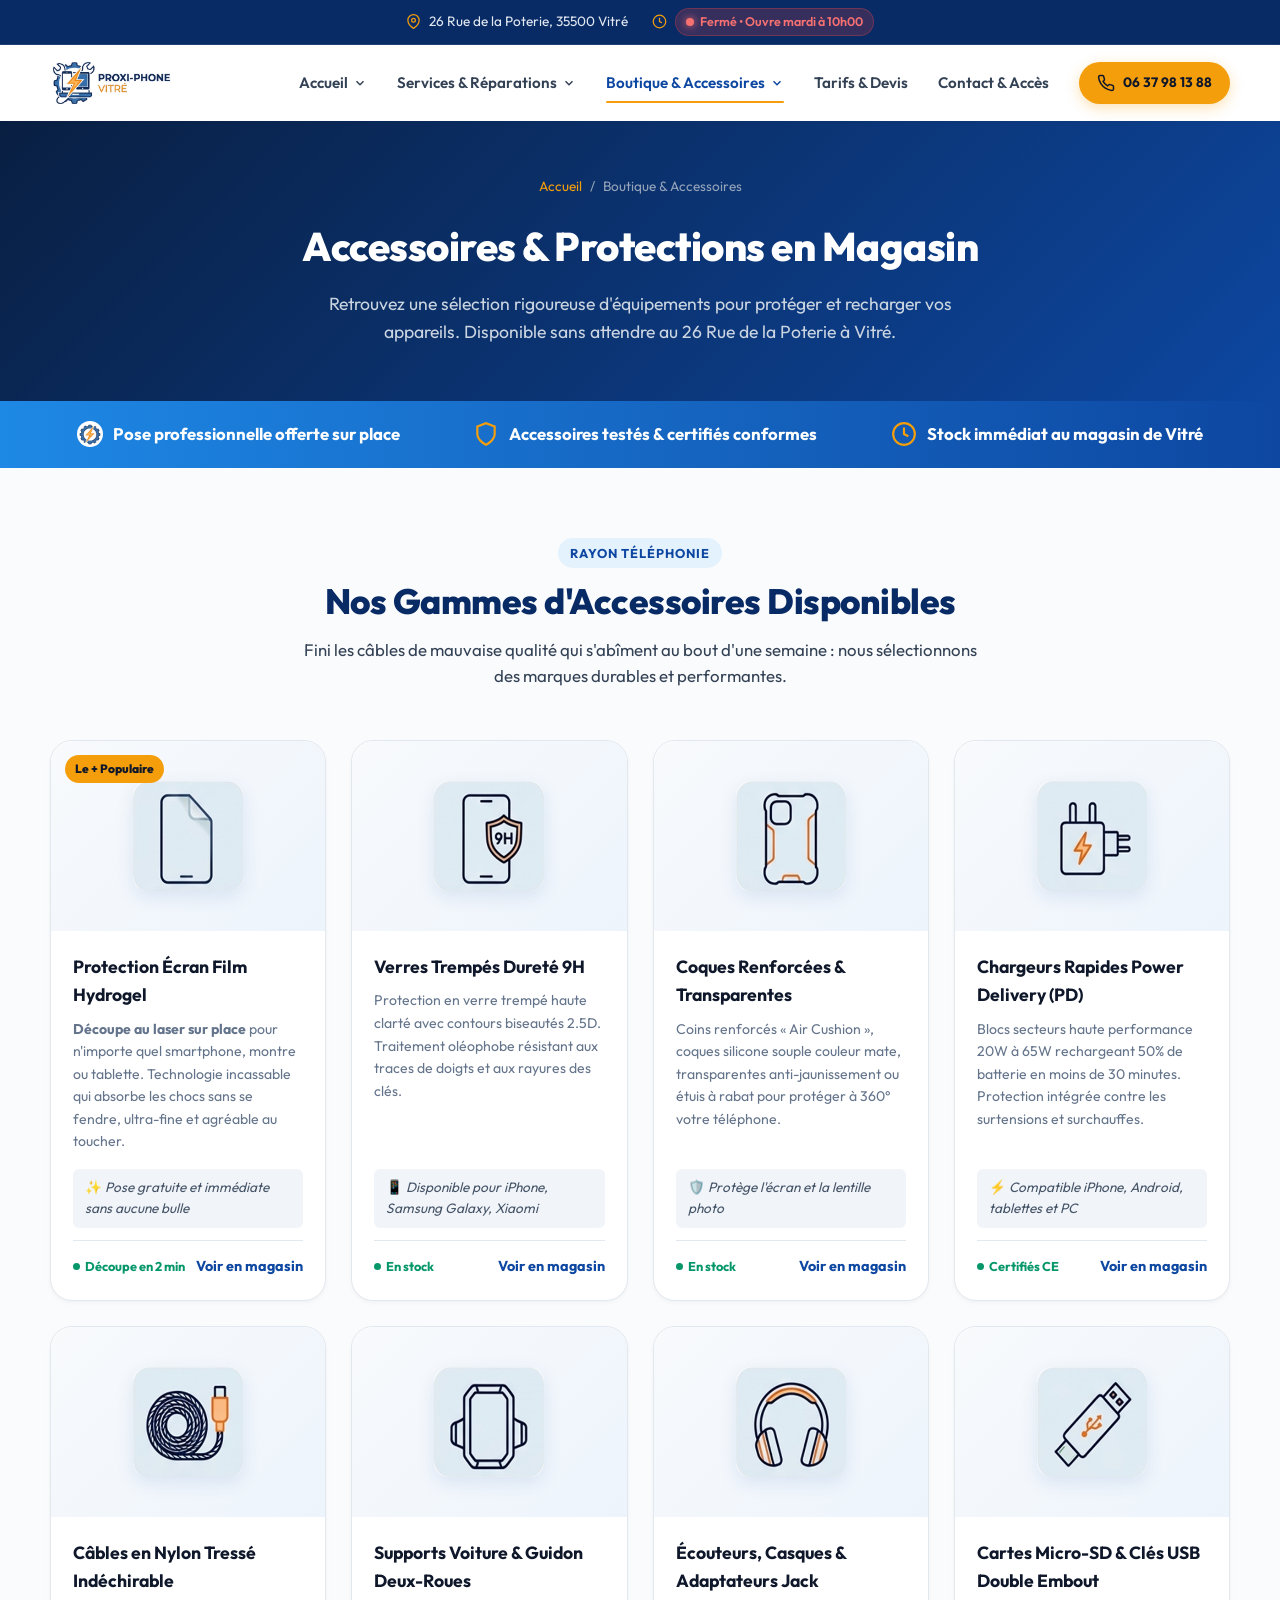
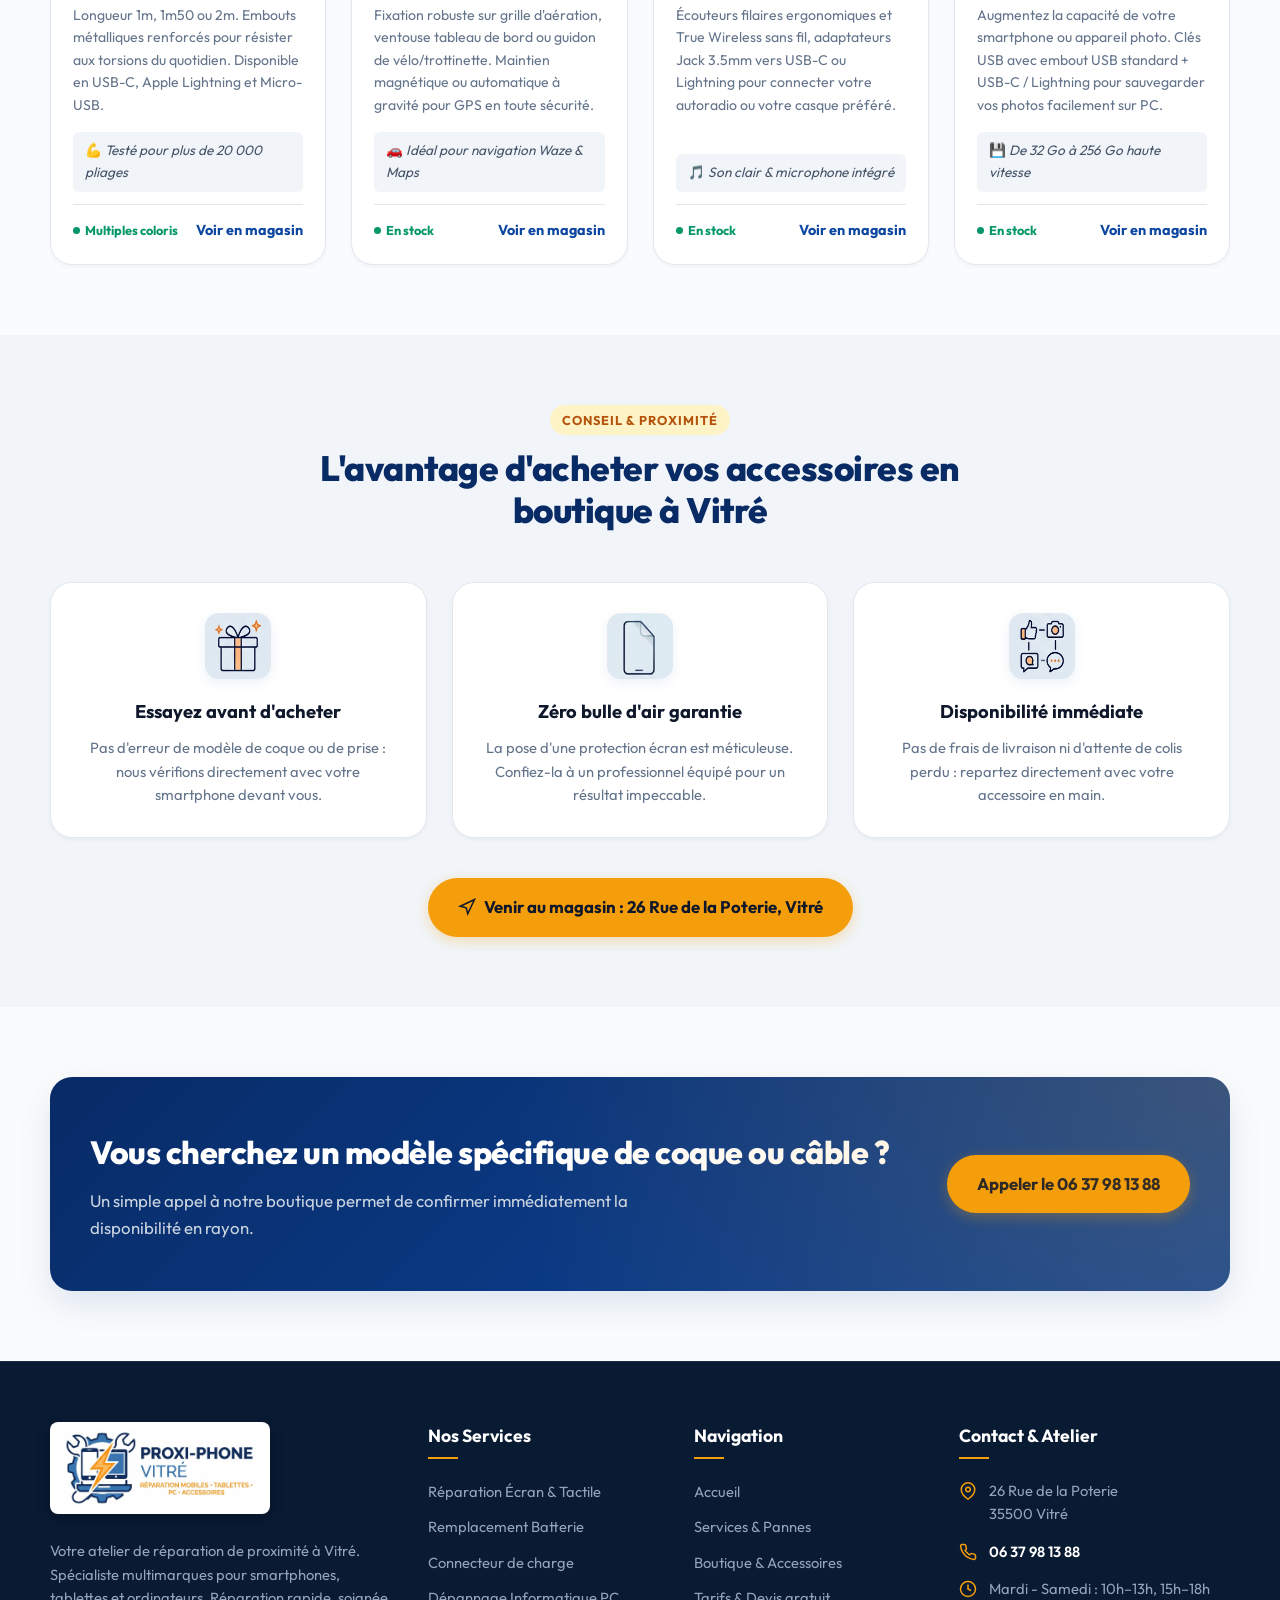
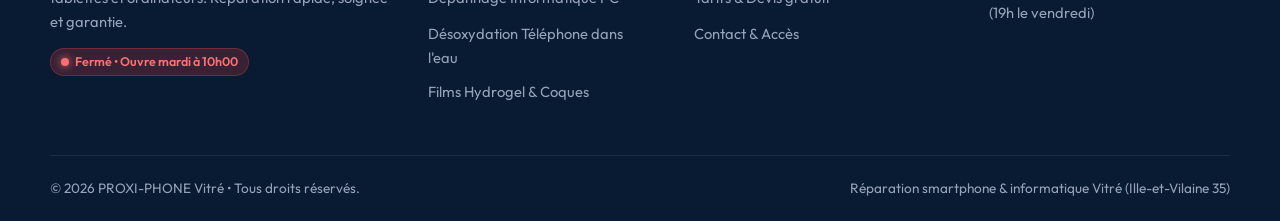
==== commit 30547451: "Add files via upload" ====
--- a/accessoires.html
+++ b/accessoires.html
@@ -145,7 +145,7 @@
         <div class="product-item">
           <div class="product-image-container">
             <span class="product-badge-flag">Le + Populaire</span>
-            <svg viewBox="0 0 24 24" fill="none" stroke="currentColor" stroke-width="1.5"><rect x="5" y="2" width="14" height="20" rx="2" ry="2"></rect><line x1="12" y1="18" x2="12.01" y2="18"></line></svg>
+            <img src="assets/pictogrammes/picto-film-hydrogel.png" alt="Protection Écran Film Hydrogel">
           </div>
           <div class="product-details">
             <h4>Protection Écran Film Hydrogel</h4>
@@ -163,7 +163,7 @@
         <!-- 2. Verres Trempés 9H -->
         <div class="product-item">
           <div class="product-image-container">
-            <svg viewBox="0 0 24 24" fill="none" stroke="currentColor" stroke-width="1.5"><rect x="3" y="3" width="18" height="18" rx="2" ry="2"></rect><line x1="8" y1="12" x2="16" y2="12"></line></svg>
+            <img src="assets/pictogrammes/picto-verre-trempe.png" alt="Verres Trempés Dureté 9H">
           </div>
           <div class="product-details">
             <h4>Verres Trempés Dureté 9H</h4>
@@ -181,7 +181,7 @@
         <!-- 3. Coques Antichocs -->
         <div class="product-item">
           <div class="product-image-container">
-            <svg viewBox="0 0 24 24" fill="none" stroke="currentColor" stroke-width="1.5"><rect x="4" y="2" width="16" height="20" rx="3" ry="3"></rect><path d="M12 18h.01"></path></svg>
+            <img src="assets/pictogrammes/picto-coque-antichoc.png" alt="Coques Renforcées & Transparentes">
           </div>
           <div class="product-details">
             <h4>Coques Renforcées & Transparentes</h4>
@@ -199,7 +199,7 @@
         <!-- 4. Chargeurs Secteurs GaN -->
         <div class="product-item">
           <div class="product-image-container">
-            <svg viewBox="0 0 24 24" fill="none" stroke="currentColor" stroke-width="1.5"><polygon points="13 2 3 14 12 14 11 22 21 10 12 10 13 2"></polygon></svg>
+            <img src="assets/pictogrammes/picto-bloc-charge.png" alt="Chargeurs Rapides Power Delivery (PD)">
           </div>
           <div class="product-details">
             <h4>Chargeurs Rapides Power Delivery (PD)</h4>
@@ -217,7 +217,7 @@
         <!-- 5. Câbles tressés renforcés -->
         <div class="product-item">
           <div class="product-image-container">
-            <svg viewBox="0 0 24 24" fill="none" stroke="currentColor" stroke-width="1.5"><path d="M18 20V10a6 6 0 0 0-12 0v10"></path><line x1="6" y1="20" x2="6" y2="22"></line><line x1="18" y1="20" x2="18" y2="22"></line></svg>
+            <img src="assets/pictogrammes/picto-cable-usb.png" alt="Câbles en Nylon Tressé Indéchirable">
           </div>
           <div class="product-details">
             <h4>Câbles en Nylon Tressé Indéchirable</h4>
@@ -235,7 +235,7 @@
         <!-- 6. Supports Voiture & Vélo -->
         <div class="product-item">
           <div class="product-image-container">
-            <svg viewBox="0 0 24 24" fill="none" stroke="currentColor" stroke-width="1.5"><circle cx="12" cy="12" r="10"></circle><circle cx="12" cy="12" r="3"></circle></svg>
+            <img src="assets/pictogrammes/picto-support-voiture.png" alt="Supports Voiture & Guidon Deux-Roues">
           </div>
           <div class="product-details">
             <h4>Supports Voiture & Guidon Deux-Roues</h4>
@@ -253,7 +253,7 @@
         <!-- 7. Audio & Adaptateurs -->
         <div class="product-item">
           <div class="product-image-container">
-            <svg viewBox="0 0 24 24" fill="none" stroke="currentColor" stroke-width="1.5"><path d="M3 18v-6a9 9 0 0 1 18 0v6"></path><path d="M21 19a2 2 0 0 1-2 2h-1a2 2 0 0 1-2-2v-3a2 2 0 0 1 2-2h3zM3 19a2 2 0 0 0 2 2h1a2 2 0 0 0 2-2v-3a2 2 0 0 0-2-2H3z"></path></svg>
+            <img src="assets/pictogrammes/picto-casque-audio.png" alt="Écouteurs, Casques & Adaptateurs Jack">
           </div>
           <div class="product-details">
             <h4>Écouteurs, Casques & Adaptateurs Jack</h4>
@@ -271,7 +271,7 @@
         <!-- 8. Stockage & Cartes Mémoire -->
         <div class="product-item">
           <div class="product-image-container">
-            <svg viewBox="0 0 24 24" fill="none" stroke="currentColor" stroke-width="1.5"><rect x="4" y="4" width="16" height="16" rx="2" ry="2"></rect><rect x="8" y="4" width="8" height="6"></rect></svg>
+            <img src="assets/pictogrammes/picto-cle-usb.png" alt="Cartes Micro-SD & Clés USB Double Embout">
           </div>
           <div class="product-details">
             <h4>Cartes Micro-SD & Clés USB Double Embout</h4>
@@ -300,7 +300,7 @@
       <div class="why-us-grid">
         <div class="feature-box">
           <div class="feature-box-icon">
-            <svg viewBox="0 0 24 24" fill="none" stroke="currentColor" stroke-width="2"><polyline points="20 6 9 17 4 12"></polyline></svg>
+            <img src="assets/pictogrammes/picto-site-smartphone.png" alt="Essayez avant d'acheter">
           </div>
           <h3>Essayez avant d'acheter</h3>
           <p>Pas d'erreur de modèle de coque ou de prise : nous vérifions directement avec votre smartphone devant vous.</p>
@@ -308,7 +308,7 @@
 
         <div class="feature-box">
           <div class="feature-box-icon">
-            <svg viewBox="0 0 24 24" fill="none" stroke="currentColor" stroke-width="2"><path d="M12 22s8-4 8-10V5l-8-3-8 3v7c0 6 8 10 8 10z"></path></svg>
+            <img src="assets/pictogrammes/picto-film-hydrogel.png" alt="Zéro bulle d'air garantie">
           </div>
           <h3>Zéro bulle d'air garantie</h3>
           <p>La pose d'une protection écran est méticuleuse. Confiez-la à un professionnel équipé pour un résultat impeccable.</p>
@@ -316,7 +316,7 @@
 
         <div class="feature-box">
           <div class="feature-box-icon">
-            <svg viewBox="0 0 24 24" fill="none" stroke="currentColor" stroke-width="2"><circle cx="12" cy="12" r="10"></circle><polyline points="12 6 12 12 16 14"></polyline></svg>
+            <img src="assets/pictogrammes/picto-site-express.png" alt="Disponibilité immédiate">
           </div>
           <h3>Disponibilité immédiate</h3>
           <p>Pas de frais de livraison ni d'attente de colis perdu : repartez directement avec votre accessoire en main.</p>
--- a/assets/css/style.css
+++ b/assets/css/style.css
@@ -51,6 +51,8 @@
 html {
   scroll-behavior: smooth;
   font-size: 16px;
+  overflow-x: hidden;
+  max-width: 100%;
 }
 
 [id] {
@@ -63,6 +65,9 @@
   background-color: #fafbfc;
   line-height: 1.6;
   overflow-x: hidden;
+  max-width: 100%;
+  width: 100%;
+  position: relative;
   display: flex;
   flex-direction: column;
   min-height: 100vh;
@@ -403,10 +408,23 @@
   display: none;
   background: none;
   border: none;
-  font-size: 1.6rem;
   color: var(--primary-dark);
   cursor: pointer;
-  padding: 4px;
+  padding: 8px;
+  min-width: 44px;
+  min-height: 44px;
+  border-radius: var(--radius-sm);
+  align-items: center;
+  justify-content: center;
+  touch-action: manipulation;
+  -webkit-tap-highlight-color: transparent;
+}
+
+.menu-toggle svg {
+  width: 26px;
+  height: 26px;
+  display: block;
+  pointer-events: none;
 }
 
 /* ==========================================================================
@@ -425,7 +443,7 @@
   border: 2px solid transparent;
   transition: var(--transition);
   text-align: center;
-  white-space: nowrap;
+  max-width: 100%;
 }
 
 .btn svg {
@@ -811,21 +829,34 @@
 }
 
 .issue-card-icon {
-  width: 58px;
-  height: 58px;
-  background: var(--primary-soft);
+  width: 66px;
+  height: 66px;
+  background: transparent;
   color: var(--primary);
   border-radius: var(--radius-md);
   display: flex;
   align-items: center;
   justify-content: center;
-  margin-bottom: 20px;
+  margin-bottom: 18px;
   transition: var(--transition);
 }
 
 .issue-card:hover .issue-card-icon {
-  background: var(--primary);
-  color: var(--white);
+  background: transparent;
+}
+
+.issue-card-icon img {
+  width: 100%;
+  height: 100%;
+  object-fit: cover;
+  border-radius: var(--radius-md);
+  box-shadow: 0 4px 12px rgba(13, 71, 161, 0.08);
+  transition: transform 0.25s cubic-bezier(0.16, 1, 0.3, 1), box-shadow 0.25s ease;
+}
+
+.issue-card:hover .issue-card-icon img {
+  transform: scale(1.08) translateY(-2px);
+  box-shadow: 0 8px 18px rgba(13, 71, 161, 0.16);
 }
 
 .issue-card-icon svg {
@@ -911,15 +942,33 @@
 }
 
 .feature-box-icon {
-  width: 65px;
-  height: 65px;
-  background: linear-gradient(135deg, var(--accent-light), #fde68a);
+  width: 66px;
+  height: 66px;
+  background: transparent;
   color: #92400e;
-  border-radius: 50%;
-  margin: 0 auto 20px;
+  border-radius: var(--radius-md);
+  margin: 0 auto 18px;
   display: flex;
   align-items: center;
   justify-content: center;
+}
+
+.feature-box:hover .feature-box-icon {
+  background: transparent;
+}
+
+.feature-box-icon img {
+  width: 100%;
+  height: 100%;
+  object-fit: cover;
+  border-radius: var(--radius-md);
+  box-shadow: 0 4px 12px rgba(13, 71, 161, 0.08);
+  transition: transform 0.25s cubic-bezier(0.16, 1, 0.3, 1), box-shadow 0.25s ease;
+}
+
+.feature-box:hover .feature-box-icon img {
+  transform: scale(1.08) translateY(-2px);
+  box-shadow: 0 8px 18px rgba(13, 71, 161, 0.16);
 }
 
 .feature-box-icon svg {
@@ -970,8 +1019,30 @@
   display: flex;
   align-items: center;
   justify-content: center;
-  margin: 0 auto 16px;
+  margin: 0 auto 14px;
   border: 3px solid var(--primary-soft);
+}
+
+.step-card-picto {
+  width: 58px;
+  height: 58px;
+  margin: 0 auto 14px;
+  display: flex;
+  align-items: center;
+  justify-content: center;
+}
+
+.step-card-picto img {
+  width: 100%;
+  height: 100%;
+  object-fit: cover;
+  border-radius: var(--radius-md);
+  box-shadow: 0 4px 12px rgba(13, 71, 161, 0.08);
+  transition: transform 0.25s ease;
+}
+
+.step-card:hover .step-card-picto img {
+  transform: scale(1.08) translateY(-2px);
 }
 
 .step-card h4 {
@@ -1041,7 +1112,7 @@
 
 .reviews-grid {
   display: grid;
-  grid-template-columns: repeat(auto-fit, minmax(320px, 1fr));
+  grid-template-columns: repeat(auto-fit, minmax(280px, 1fr));
   gap: 25px;
 }
 
@@ -1166,12 +1237,27 @@
 
 .product-image-container {
   height: 190px;
-  background: linear-gradient(135deg, #f8fafc 0%, #e2e8f0 100%);
+  background: linear-gradient(135deg, #f8fafc 0%, #edf4fc 100%);
   display: flex;
   align-items: center;
   justify-content: center;
   position: relative;
   padding: 20px;
+  overflow: hidden;
+}
+
+.product-image-container img {
+  width: 110px;
+  height: 110px;
+  object-fit: cover;
+  border-radius: var(--radius-md);
+  box-shadow: 0 6px 18px rgba(13, 71, 161, 0.1);
+  transition: transform 0.3s cubic-bezier(0.16, 1, 0.3, 1), box-shadow 0.3s ease;
+}
+
+.product-item:hover .product-image-container img {
+  transform: scale(1.1) translateY(-3px);
+  box-shadow: 0 12px 24px rgba(13, 71, 161, 0.18);
 }
 
 .product-image-container svg {
@@ -1253,15 +1339,23 @@
 }
 
 .access-icon {
-  width: 48px;
-  height: 48px;
+  width: 52px;
+  height: 52px;
   border-radius: var(--radius-md);
-  background: var(--primary-soft);
+  background: transparent;
   color: var(--primary);
   display: flex;
   align-items: center;
   justify-content: center;
   flex-shrink: 0;
+}
+
+.access-icon img {
+  width: 100%;
+  height: 100%;
+  object-fit: cover;
+  border-radius: var(--radius-md);
+  box-shadow: 0 3px 10px rgba(13, 71, 161, 0.1);
 }
 
 .access-icon svg {
@@ -1390,6 +1484,22 @@
 /* ==========================================================================
    FORMULAIRE DE DEVIS (Page devis.html)
    ========================================================================== */
+.devis-grid {
+  display: grid;
+  grid-template-columns: 1.3fr 0.7fr;
+  gap: 40px;
+  align-items: start;
+}
+
+.devis-sidebar-card {
+  background: var(--white);
+  border-radius: var(--radius-lg);
+  padding: 30px;
+  border: 1px solid var(--border);
+  box-shadow: var(--shadow-sm);
+  margin-bottom: 25px;
+}
+
 .form-card {
   background: var(--white);
   border-radius: var(--radius-lg);
@@ -1448,7 +1558,7 @@
 .device-picker-item {
   border: 1.5px solid var(--border);
   border-radius: var(--radius-md);
-  padding: 14px 10px;
+  padding: 12px 10px;
   text-align: center;
   cursor: pointer;
   background: #f8fafc;
@@ -1458,6 +1568,7 @@
 .device-picker-item:hover {
   border-color: var(--primary-light);
   background: var(--white);
+  transform: translateY(-2px);
 }
 
 .device-picker-item.selected {
@@ -1465,6 +1576,21 @@
   background: var(--primary-soft);
   color: var(--primary-dark);
   font-weight: 700;
+  box-shadow: 0 4px 12px rgba(13, 71, 161, 0.1);
+}
+
+.device-picker-item img {
+  width: 44px;
+  height: 44px;
+  object-fit: contain;
+  margin: 0 auto 6px;
+  display: block;
+  transition: transform 0.2s ease;
+}
+
+.device-picker-item:hover img,
+.device-picker-item.selected img {
+  transform: scale(1.08);
 }
 
 .device-picker-item svg {
@@ -1767,7 +1893,18 @@
   }
 }
 
+@media (max-width: 992px) {
+  .devis-grid {
+    grid-template-columns: 1fr;
+    gap: 30px;
+  }
+}
+
 @media (max-width: 768px) {
+  .container {
+    padding: 0 16px;
+  }
+
   .topbar {
     display: block;
     padding: 6px 0;
@@ -1783,7 +1920,7 @@
   }
 
   .menu-toggle {
-    display: block;
+    display: inline-flex;
   }
 
   .nav-links {
@@ -1866,6 +2003,48 @@
     width: 100%;
   }
 
+  .form-card {
+    padding: 24px 18px;
+  }
+
+  .devis-sidebar-card {
+    padding: 22px 18px;
+    margin-bottom: 20px;
+  }
+
+  .device-picker-grid {
+    grid-template-columns: repeat(2, 1fr);
+    gap: 10px;
+  }
+
+  .device-picker-item {
+    padding: 10px 6px;
+    font-size: 0.85rem;
+  }
+
+  .access-info-card {
+    padding: 22px 16px;
+  }
+
+  .hours-table td {
+    padding: 8px 3px;
+    font-size: 0.84rem;
+  }
+
+  .hours-table td.time {
+    font-size: 0.82rem;
+  }
+
+  .btn {
+    white-space: normal;
+    text-align: center;
+  }
+
+  .btn-lg {
+    padding: 12px 18px;
+    font-size: 0.95rem;
+  }
+
   .form-row {
     grid-template-columns: 1fr;
   }
@@ -1886,9 +2065,71 @@
 
   .mobile-sticky-bar {
     display: block;
+    max-width: 100vw;
+    padding: 10px 12px;
+  }
+
+  .mobile-sticky-inner {
+    grid-template-columns: 1fr 1fr;
+    gap: 8px;
+  }
+
+  .mobile-sticky-inner .btn {
+    padding: 9px 8px;
+    font-size: 0.82rem;
+    gap: 4px;
+    white-space: nowrap;
+  }
+
+  .scroll-top-btn {
+    right: 15px;
+    bottom: 75px;
   }
 
   body {
     padding-bottom: 60px; /* Compenser la sticky bar */
   }
 }
+
+@media (max-width: 480px) {
+  .topbar-info {
+    gap: 6px;
+    flex-direction: column;
+  }
+
+  .logo-header-img {
+    height: 34px;
+  }
+
+  .header-cta-group {
+    gap: 8px;
+  }
+
+  .header-cta-group .btn-accent {
+    padding: 8px 12px;
+    font-size: 0.82rem;
+  }
+
+  .hero-title {
+    font-size: 1.85rem;
+  }
+
+  .device-picker-grid {
+    grid-template-columns: repeat(2, 1fr);
+    gap: 8px;
+  }
+
+  .device-picker-item {
+    padding: 8px 4px;
+    font-size: 0.8rem;
+  }
+
+  .hours-table td {
+    font-size: 0.78rem;
+    padding: 7px 2px;
+  }
+
+  .reviews-grid {
+    grid-template-columns: 1fr;
+  }
+}
